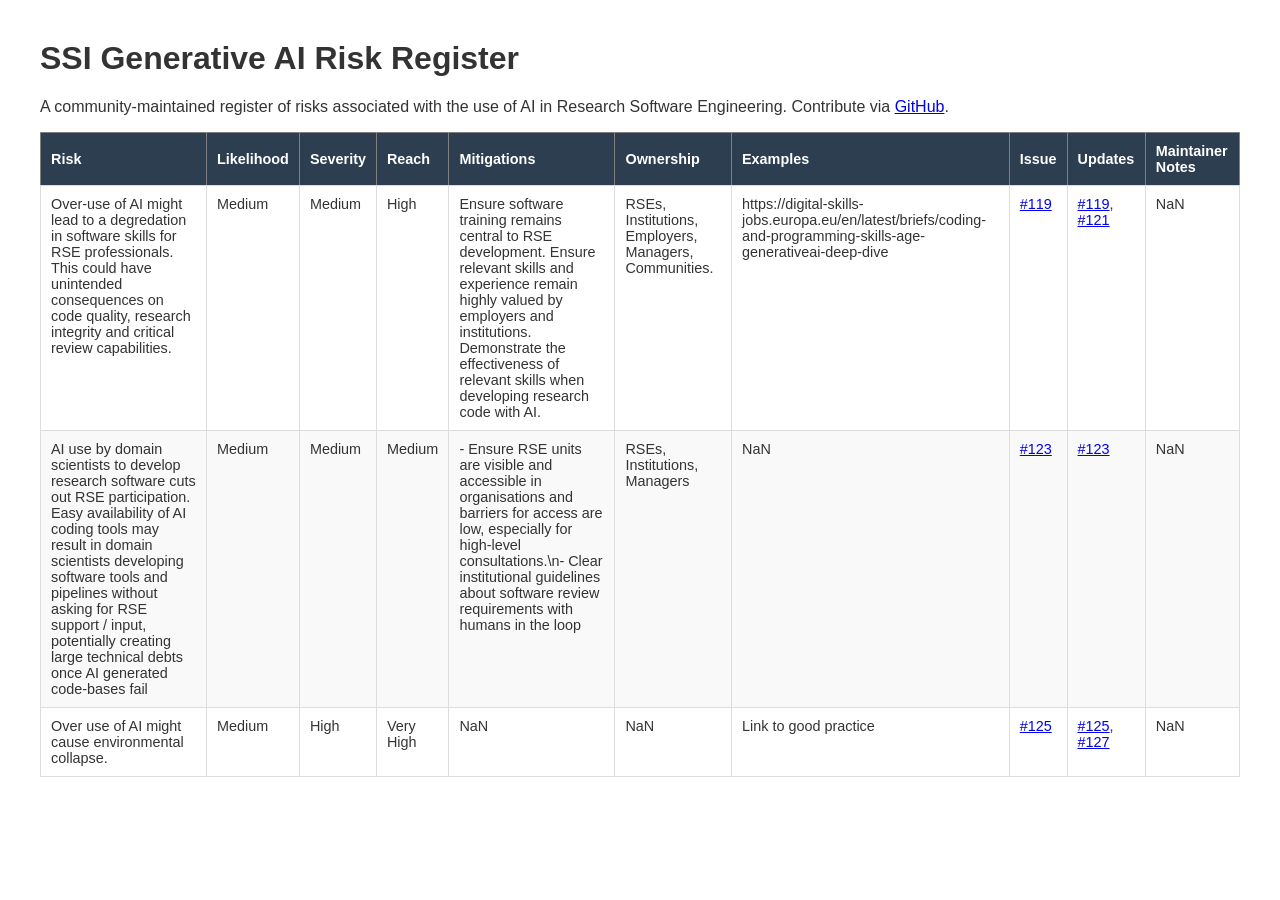
==== index.html @ cc4d2c2c "deploy: 9eb005dd3e280fa37efb405b9eb68baef59194df" ====
<!DOCTYPE html>
<html lang="en">
<head>
    <meta charset="UTF-8">
    <meta name="viewport" content="width=device-width, initial-scale=1.0">
    <title>SSI Generative AI Risk Register</title>
    <style>
        body {
            font-family: sans-serif;
            max-width: 1200px;
            margin: 40px auto;
            padding: 0 20px;
            color: #333;
        }
        table {
            width: 100%;
            border-collapse: collapse;
            font-size: 0.9em;
        }
        th {
            background-color: #2c3e50;
            color: white;
            padding: 10px;
            text-align: left;
        }
        td {
            padding: 10px;
            border: 1px solid #ddd;
            vertical-align: top;
            white-space: normal;
            word-wrap: break-word;
        }
        tr:nth-child(even) {
            background-color: #f9f9f9;
        }
        .high { color: #c0392b; font-weight: bold; }
        .medium { color: #e67e22; font-weight: bold; }
        .low { color: #27ae60; font-weight: bold; }
        .unknown { color: #7f8c8d; font-weight: bold; }
    </style>
</head>
<body>
    <h1>SSI Generative AI Risk Register</h1>
    <p>A community-maintained register of risks associated with the use of AI in Research Software Engineering.
    Contribute via <a href="https://github.com/jshng-glasgow/SSI-Responsible-AI-Risk-Register/">GitHub</a>.</p>
    <table border="1" class="dataframe risk-table">
  <thead>
    <tr style="text-align: right;">
      <th>Risk</th>
      <th>Likelihood</th>
      <th>Severity</th>
      <th>Reach</th>
      <th>Mitigations</th>
      <th>Ownership</th>
      <th>Examples</th>
      <th>Issue</th>
      <th>Updates</th>
      <th>Maintainer Notes</th>
    </tr>
  </thead>
  <tbody>
    <tr>
      <td>Over-use of AI might lead to a degredation in software skills for RSE professionals. This could have unintended consequences on code quality, research integrity and critical review capabilities.</td>
      <td>Medium</td>
      <td>Medium</td>
      <td>High</td>
      <td>Ensure software training remains central to RSE development. Ensure relevant skills and experience remain highly valued by employers and institutions. Demonstrate the effectiveness of relevant skills when developing research code with AI.</td>
      <td>RSEs, Institutions, Employers, Managers, Communities.</td>
      <td>https://digital-skills-jobs.europa.eu/en/latest/briefs/coding-and-programming-skills-age-generativeai-deep-dive</td>
      <td><a href="https://github.com/jshng-glasgow/SSI-Responsbile-AI-Risk-Register/issues/119" target="_blank">#119</a></td>
      <td><a href="https://github.com/jshng-glasgow/SSI-Responsbile-AI-Risk-Register/issues/119" target="_blank">#119</a>, <a href="https://github.com/jshng-glasgow/SSI-Responsbile-AI-Risk-Register/issues/121" target="_blank">#121</a></td>
      <td>NaN</td>
    </tr>
    <tr>
      <td>AI use by domain scientists to develop research software cuts out RSE participation. Easy availability of AI coding tools may result in domain scientists developing software tools and pipelines without asking for RSE support / input, potentially creating large technical debts once AI generated code-bases fail</td>
      <td>Medium</td>
      <td>Medium</td>
      <td>Medium</td>
      <td>- Ensure RSE units are visible and accessible in organisations and barriers for access are low, especially for high-level consultations.\n- Clear institutional guidelines about software review requirements with humans in the loop</td>
      <td>RSEs, Institutions, Managers</td>
      <td>NaN</td>
      <td><a href="https://github.com/jshng-glasgow/SSI-Responsbile-AI-Risk-Register/issues/123" target="_blank">#123</a></td>
      <td><a href="https://github.com/jshng-glasgow/SSI-Responsbile-AI-Risk-Register/issues/123" target="_blank">#123</a></td>
      <td>NaN</td>
    </tr>
    <tr>
      <td>Over use of AI might cause environmental collapse.</td>
      <td>Medium</td>
      <td>High</td>
      <td>Very High</td>
      <td>NaN</td>
      <td>NaN</td>
      <td>Link to good practice</td>
      <td><a href="https://github.com/jshng-glasgow/SSI-Responsbile-AI-Risk-Register/issues/125" target="_blank">#125</a></td>
      <td><a href="https://github.com/jshng-glasgow/SSI-Responsbile-AI-Risk-Register/issues/125" target="_blank">#125</a>, <a href="https://github.com/jshng-glasgow/SSI-Responsbile-AI-Risk-Register/issues/127" target="_blank">#127</a></td>
      <td>NaN</td>
    </tr>
  </tbody>
</table>
</body>
</html>
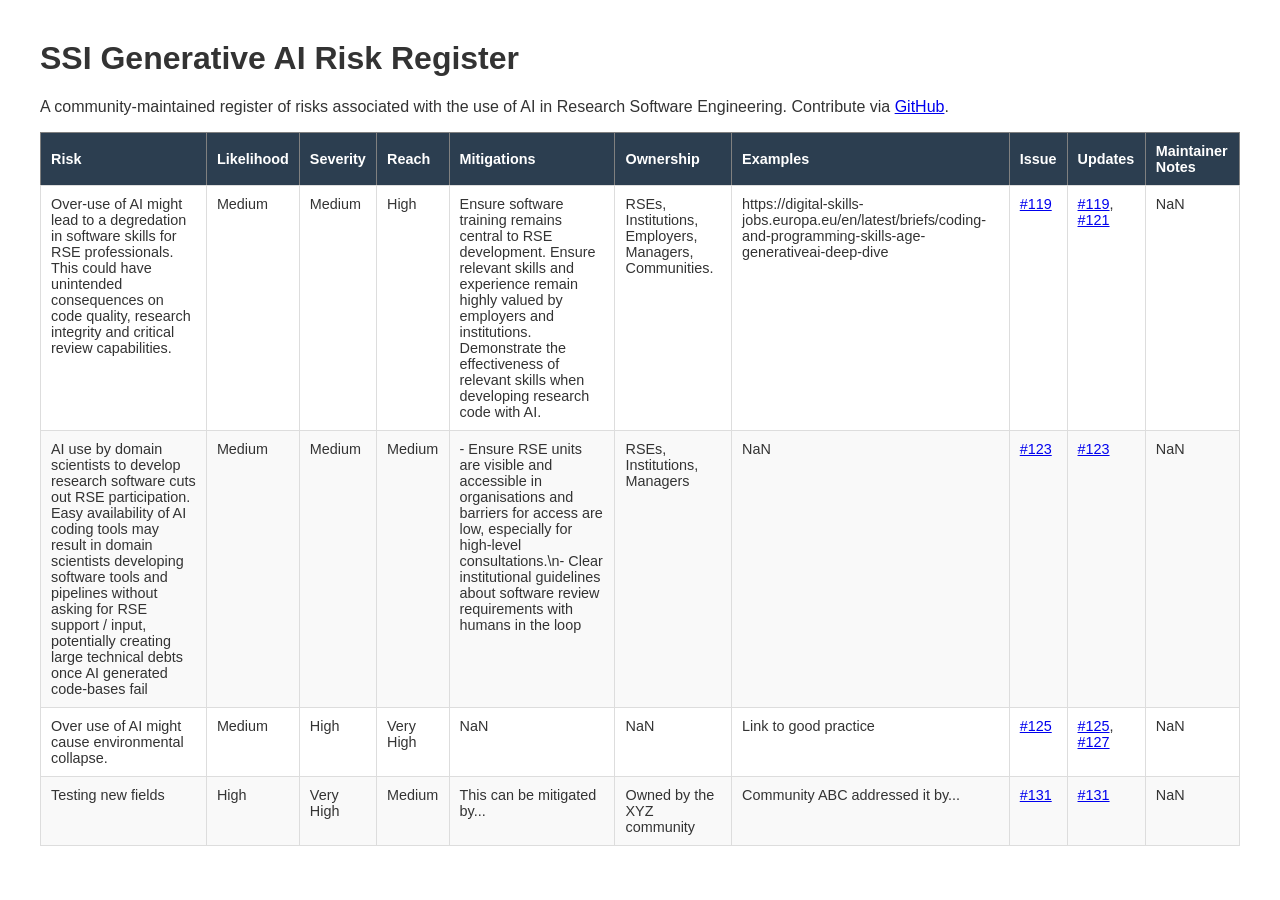
==== commit f553a762: "deploy: 6b9f836fddb78526eb958ec05d27426ee6a1b172" ====
--- a/index.html
+++ b/index.html
@@ -95,6 +95,18 @@
       <td><a href="https://github.com/jshng-glasgow/SSI-Responsbile-AI-Risk-Register/issues/125" target="_blank">#125</a>, <a href="https://github.com/jshng-glasgow/SSI-Responsbile-AI-Risk-Register/issues/127" target="_blank">#127</a></td>
       <td>NaN</td>
     </tr>
+    <tr>
+      <td>Testing new fields</td>
+      <td>High</td>
+      <td>Very High</td>
+      <td>Medium</td>
+      <td>This can be mitigated by...</td>
+      <td>Owned by the XYZ community</td>
+      <td>Community ABC addressed it by...</td>
+      <td><a href="https://github.com/jshng-glasgow/SSI-Responsbile-AI-Risk-Register/issues/131" target="_blank">#131</a></td>
+      <td><a href="https://github.com/jshng-glasgow/SSI-Responsbile-AI-Risk-Register/issues/131" target="_blank">#131</a></td>
+      <td>NaN</td>
+    </tr>
   </tbody>
 </table>
 </body>
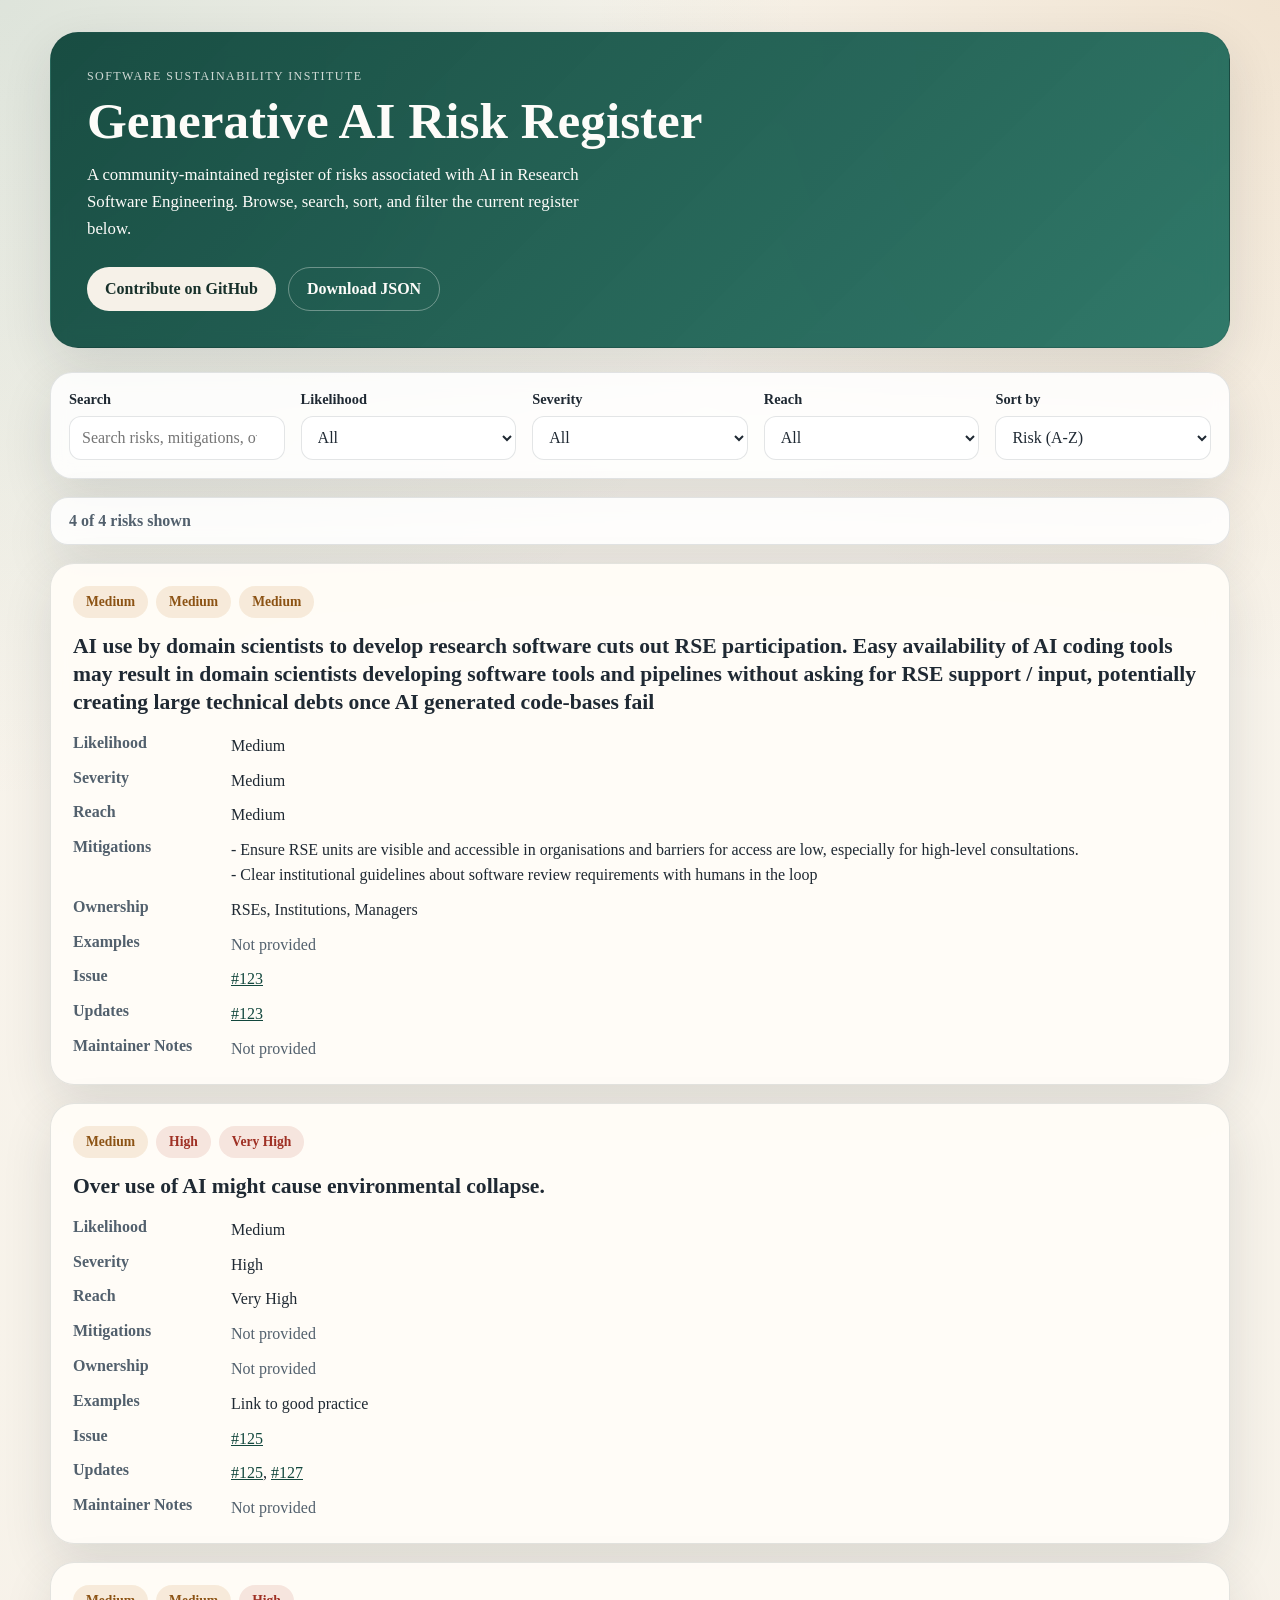
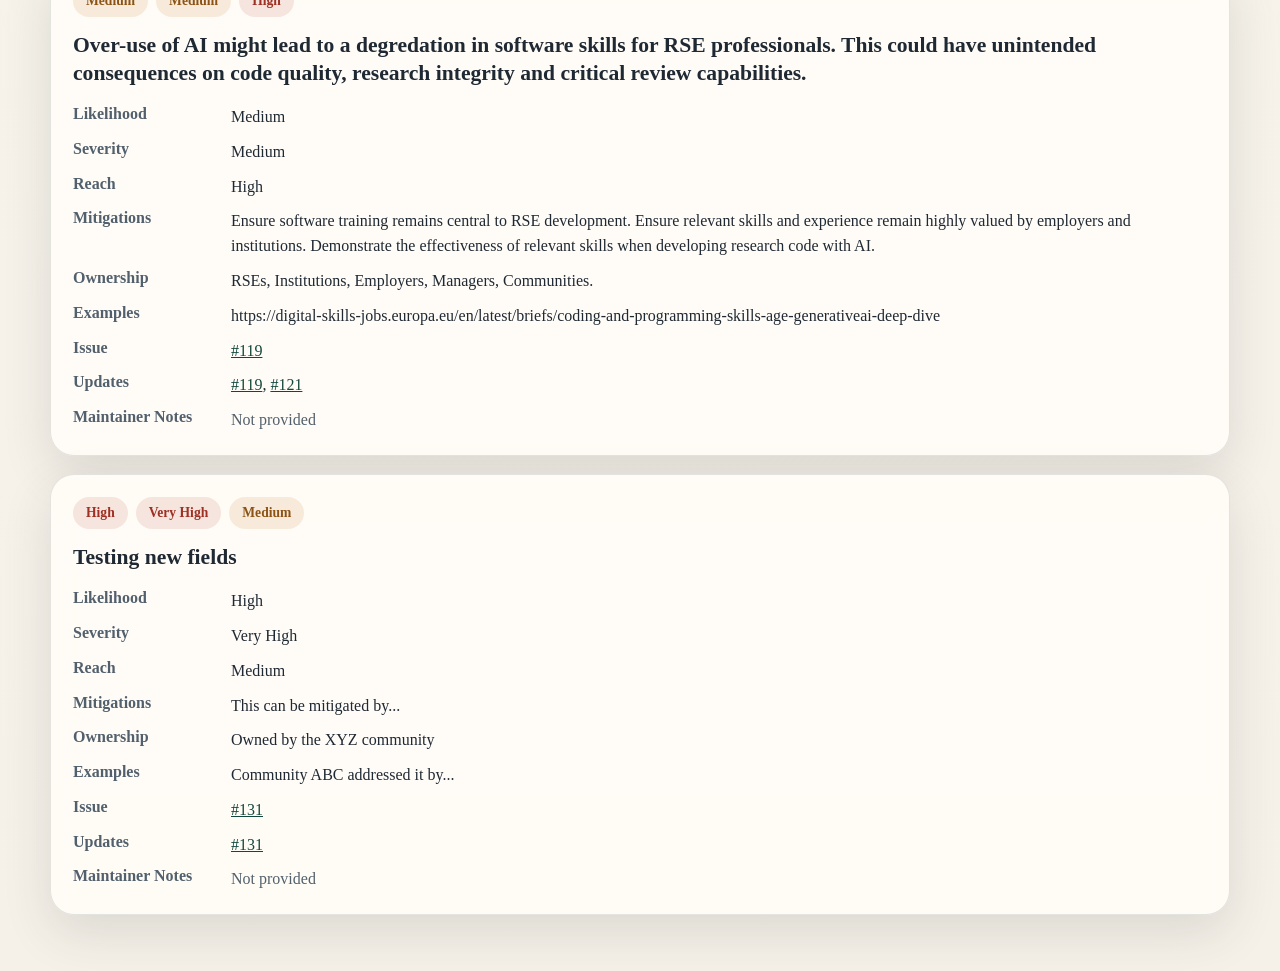
==== commit 7e99d8e6: "deploy: d358308c1e0c9c2bc61009212c5c95fa000f641e" ====
--- a/index.html
+++ b/index.html
@@ -4,110 +4,75 @@
     <meta charset="UTF-8">
     <meta name="viewport" content="width=device-width, initial-scale=1.0">
     <title>SSI Generative AI Risk Register</title>
-    <style>
-        body {
-            font-family: sans-serif;
-            max-width: 1200px;
-            margin: 40px auto;
-            padding: 0 20px;
-            color: #333;
-        }
-        table {
-            width: 100%;
-            border-collapse: collapse;
-            font-size: 0.9em;
-        }
-        th {
-            background-color: #2c3e50;
-            color: white;
-            padding: 10px;
-            text-align: left;
-        }
-        td {
-            padding: 10px;
-            border: 1px solid #ddd;
-            vertical-align: top;
-            white-space: normal;
-            word-wrap: break-word;
-        }
-        tr:nth-child(even) {
-            background-color: #f9f9f9;
-        }
-        .high { color: #c0392b; font-weight: bold; }
-        .medium { color: #e67e22; font-weight: bold; }
-        .low { color: #27ae60; font-weight: bold; }
-        .unknown { color: #7f8c8d; font-weight: bold; }
-    </style>
+    <link rel="stylesheet" href="./styles.css">
 </head>
 <body>
-    <h1>SSI Generative AI Risk Register</h1>
-    <p>A community-maintained register of risks associated with the use of AI in Research Software Engineering.
-    Contribute via <a href="https://github.com/jshng-glasgow/SSI-Responsible-AI-Risk-Register/">GitHub</a>.</p>
-    <table border="1" class="dataframe risk-table">
-  <thead>
-    <tr style="text-align: right;">
-      <th>Risk</th>
-      <th>Likelihood</th>
-      <th>Severity</th>
-      <th>Reach</th>
-      <th>Mitigations</th>
-      <th>Ownership</th>
-      <th>Examples</th>
-      <th>Issue</th>
-      <th>Updates</th>
-      <th>Maintainer Notes</th>
-    </tr>
-  </thead>
-  <tbody>
-    <tr>
-      <td>Over-use of AI might lead to a degredation in software skills for RSE professionals. This could have unintended consequences on code quality, research integrity and critical review capabilities.</td>
-      <td>Medium</td>
-      <td>Medium</td>
-      <td>High</td>
-      <td>Ensure software training remains central to RSE development. Ensure relevant skills and experience remain highly valued by employers and institutions. Demonstrate the effectiveness of relevant skills when developing research code with AI.</td>
-      <td>RSEs, Institutions, Employers, Managers, Communities.</td>
-      <td>https://digital-skills-jobs.europa.eu/en/latest/briefs/coding-and-programming-skills-age-generativeai-deep-dive</td>
-      <td><a href="https://github.com/jshng-glasgow/SSI-Responsbile-AI-Risk-Register/issues/119" target="_blank">#119</a></td>
-      <td><a href="https://github.com/jshng-glasgow/SSI-Responsbile-AI-Risk-Register/issues/119" target="_blank">#119</a>, <a href="https://github.com/jshng-glasgow/SSI-Responsbile-AI-Risk-Register/issues/121" target="_blank">#121</a></td>
-      <td>NaN</td>
-    </tr>
-    <tr>
-      <td>AI use by domain scientists to develop research software cuts out RSE participation. Easy availability of AI coding tools may result in domain scientists developing software tools and pipelines without asking for RSE support / input, potentially creating large technical debts once AI generated code-bases fail</td>
-      <td>Medium</td>
-      <td>Medium</td>
-      <td>Medium</td>
-      <td>- Ensure RSE units are visible and accessible in organisations and barriers for access are low, especially for high-level consultations.\n- Clear institutional guidelines about software review requirements with humans in the loop</td>
-      <td>RSEs, Institutions, Managers</td>
-      <td>NaN</td>
-      <td><a href="https://github.com/jshng-glasgow/SSI-Responsbile-AI-Risk-Register/issues/123" target="_blank">#123</a></td>
-      <td><a href="https://github.com/jshng-glasgow/SSI-Responsbile-AI-Risk-Register/issues/123" target="_blank">#123</a></td>
-      <td>NaN</td>
-    </tr>
-    <tr>
-      <td>Over use of AI might cause environmental collapse.</td>
-      <td>Medium</td>
-      <td>High</td>
-      <td>Very High</td>
-      <td>NaN</td>
-      <td>NaN</td>
-      <td>Link to good practice</td>
-      <td><a href="https://github.com/jshng-glasgow/SSI-Responsbile-AI-Risk-Register/issues/125" target="_blank">#125</a></td>
-      <td><a href="https://github.com/jshng-glasgow/SSI-Responsbile-AI-Risk-Register/issues/125" target="_blank">#125</a>, <a href="https://github.com/jshng-glasgow/SSI-Responsbile-AI-Risk-Register/issues/127" target="_blank">#127</a></td>
-      <td>NaN</td>
-    </tr>
-    <tr>
-      <td>Testing new fields</td>
-      <td>High</td>
-      <td>Very High</td>
-      <td>Medium</td>
-      <td>This can be mitigated by...</td>
-      <td>Owned by the XYZ community</td>
-      <td>Community ABC addressed it by...</td>
-      <td><a href="https://github.com/jshng-glasgow/SSI-Responsbile-AI-Risk-Register/issues/131" target="_blank">#131</a></td>
-      <td><a href="https://github.com/jshng-glasgow/SSI-Responsbile-AI-Risk-Register/issues/131" target="_blank">#131</a></td>
-      <td>NaN</td>
-    </tr>
-  </tbody>
-</table>
+    <main class="page-shell">
+        <section class="hero">
+            <p class="eyebrow">Software Sustainability Institute</p>
+            <h1>Generative AI Risk Register</h1>
+            <p class="intro">
+                A community-maintained register of risks associated with AI in Research Software Engineering.
+                Browse, search, sort, and filter the current register below.
+            </p>
+            <div class="hero-actions">
+                <a class="button button-primary" href="https://github.com/jshng-glasgow/SSI-Responsible-AI-Risk-Register/" target="_blank" rel="noreferrer">Contribute on GitHub</a>
+                <a class="button button-secondary" href="./risks.json" target="_blank" rel="noreferrer">Download JSON</a>
+            </div>
+        </section>
+
+        <section class="controls-panel" aria-label="Register controls">
+            <div class="control">
+                <label for="search-input">Search</label>
+                <input id="search-input" type="search" placeholder="Search risks, mitigations, ownership, examples..." />
+            </div>
+            <div class="control">
+                <label for="likelihood-filter">Likelihood</label>
+                <select id="likelihood-filter">
+                    <option value="">All</option>
+                </select>
+            </div>
+            <div class="control">
+                <label for="severity-filter">Severity</label>
+                <select id="severity-filter">
+                    <option value="">All</option>
+                </select>
+            </div>
+            <div class="control">
+                <label for="reach-filter">Reach</label>
+                <select id="reach-filter">
+                    <option value="">All</option>
+                </select>
+            </div>
+            <div class="control">
+                <label for="sort-select">Sort by</label>
+                <select id="sort-select">
+                    <option value="risk-asc">Risk (A-Z)</option>
+                    <option value="likelihood-desc">Likelihood (highest first)</option>
+                    <option value="severity-desc">Severity (highest first)</option>
+                    <option value="reach-desc">Reach (highest first)</option>
+                    <option value="issue-desc">Most recent issue</option>
+                </select>
+            </div>
+        </section>
+
+        <section class="results-bar" aria-live="polite">
+            <p id="results-summary">Loading register...</p>
+        </section>
+
+        <section id="register-root" class="register-root" aria-live="polite"></section>
+    </main>
+
+    <template id="risk-card-template">
+        <article class="risk-card">
+            <div class="card-header">
+                <div class="card-meta"></div>
+                <h2 class="card-title"></h2>
+            </div>
+            <dl class="card-grid"></dl>
+        </article>
+    </template>
+
+    <script src="./app.js"></script>
 </body>
-</html>+</html>
--- a/styles.css
+++ b/styles.css
@@ -0,0 +1,275 @@
+:root {
+  --page-bg: #f6f1e8;
+  --panel-bg: rgba(255, 255, 255, 0.85);
+  --card-bg: rgba(255, 252, 247, 0.96);
+  --text-main: #1f2933;
+  --text-soft: #52606d;
+  --border: rgba(31, 41, 51, 0.12);
+  --accent: #1f6f5f;
+  --accent-strong: #12473d;
+  --shadow: 0 18px 50px rgba(31, 41, 51, 0.12);
+}
+
+* {
+  box-sizing: border-box;
+}
+
+body {
+  margin: 0;
+  font-family: Georgia, "Times New Roman", serif;
+  color: var(--text-main);
+  background:
+    radial-gradient(circle at top left, rgba(31, 111, 95, 0.12), transparent 28%),
+    radial-gradient(circle at top right, rgba(196, 127, 46, 0.14), transparent 24%),
+    linear-gradient(180deg, #f8f4ec 0%, var(--page-bg) 100%);
+}
+
+a {
+  color: var(--accent-strong);
+}
+
+.page-shell {
+  width: min(1180px, calc(100% - 32px));
+  margin: 0 auto;
+  padding: 32px 0 56px;
+}
+
+.hero,
+.controls-panel,
+.results-bar,
+.risk-card {
+  backdrop-filter: blur(10px);
+  box-shadow: var(--shadow);
+  border: 1px solid var(--border);
+}
+
+.hero {
+  background: linear-gradient(135deg, rgba(18, 71, 61, 0.97), rgba(31, 111, 95, 0.92));
+  color: #fdfcf9;
+  border-radius: 28px;
+  padding: 36px;
+}
+
+.eyebrow {
+  margin: 0 0 12px;
+  text-transform: uppercase;
+  letter-spacing: 0.12em;
+  font-size: 0.75rem;
+  opacity: 0.8;
+}
+
+.hero h1 {
+  margin: 0;
+  font-size: clamp(2.2rem, 4vw, 4rem);
+  line-height: 0.96;
+}
+
+.intro {
+  max-width: 60ch;
+  font-size: 1.05rem;
+  line-height: 1.6;
+}
+
+.hero-actions {
+  display: flex;
+  flex-wrap: wrap;
+  gap: 12px;
+  margin-top: 24px;
+}
+
+.button {
+  display: inline-flex;
+  align-items: center;
+  justify-content: center;
+  min-height: 44px;
+  padding: 0 18px;
+  border-radius: 999px;
+  text-decoration: none;
+  font-weight: 700;
+}
+
+.button-primary {
+  background: #f6f1e8;
+  color: #17302a;
+}
+
+.button-secondary {
+  background: transparent;
+  color: #fdfcf9;
+  border: 1px solid rgba(253, 252, 249, 0.35);
+}
+
+.controls-panel {
+  display: grid;
+  grid-template-columns: repeat(5, minmax(0, 1fr));
+  gap: 16px;
+  margin-top: 24px;
+  padding: 18px;
+  border-radius: 22px;
+  background: var(--panel-bg);
+}
+
+.control {
+  display: flex;
+  flex-direction: column;
+  gap: 8px;
+}
+
+.control label {
+  font-size: 0.9rem;
+  font-weight: 700;
+}
+
+.control input,
+.control select {
+  width: 100%;
+  min-height: 44px;
+  padding: 10px 12px;
+  border-radius: 12px;
+  border: 1px solid var(--border);
+  background: rgba(255, 255, 255, 0.92);
+  color: var(--text-main);
+  font: inherit;
+}
+
+.results-bar {
+  margin-top: 18px;
+  padding: 14px 18px;
+  border-radius: 18px;
+  background: var(--panel-bg);
+}
+
+.results-bar p {
+  margin: 0;
+  color: var(--text-soft);
+  font-weight: 700;
+}
+
+.register-root {
+  display: grid;
+  gap: 18px;
+  margin-top: 18px;
+}
+
+.risk-card {
+  border-radius: 24px;
+  padding: 22px;
+  background: var(--card-bg);
+}
+
+.card-header {
+  display: grid;
+  gap: 14px;
+}
+
+.card-meta {
+  display: flex;
+  flex-wrap: wrap;
+  gap: 8px;
+}
+
+.card-title {
+  margin: 0;
+  font-size: 1.35rem;
+  line-height: 1.3;
+}
+
+.card-grid {
+  display: grid;
+  grid-template-columns: minmax(110px, 140px) 1fr;
+  gap: 10px 18px;
+  margin: 18px 0 0;
+}
+
+.card-grid dt {
+  font-weight: 700;
+  color: var(--text-soft);
+}
+
+.card-grid dd {
+  margin: 0;
+  line-height: 1.55;
+}
+
+.badge {
+  display: inline-flex;
+  align-items: center;
+  min-height: 32px;
+  padding: 0 12px;
+  border-radius: 999px;
+  font-size: 0.85rem;
+  font-weight: 700;
+  border: 1px solid transparent;
+}
+
+.tone-very-low,
+.tone-low {
+  background: rgba(46, 125, 50, 0.12);
+  color: #256029;
+}
+
+.tone-medium {
+  background: rgba(194, 127, 46, 0.14);
+  color: #8c5314;
+}
+
+.tone-high,
+.tone-very-high {
+  background: rgba(176, 58, 46, 0.12);
+  color: #9f3024;
+}
+
+.tone-unknown {
+  background: rgba(82, 96, 109, 0.12);
+  color: #52606d;
+}
+
+.muted,
+.empty-state {
+  color: var(--text-soft);
+}
+
+.empty-state {
+  margin: 0;
+  padding: 18px;
+  border-radius: 18px;
+  background: var(--panel-bg);
+  border: 1px dashed var(--border);
+}
+
+@media (max-width: 960px) {
+  .controls-panel {
+    grid-template-columns: repeat(2, minmax(0, 1fr));
+  }
+}
+
+@media (max-width: 680px) {
+  .page-shell {
+    width: min(100% - 20px, 1180px);
+    padding-top: 20px;
+  }
+
+  .hero,
+  .controls-panel,
+  .results-bar,
+  .risk-card {
+    border-radius: 18px;
+  }
+
+  .hero {
+    padding: 24px 20px;
+  }
+
+  .controls-panel {
+    grid-template-columns: 1fr;
+  }
+
+  .card-grid {
+    grid-template-columns: 1fr;
+    gap: 6px;
+  }
+
+  .card-grid dt {
+    margin-top: 10px;
+  }
+}
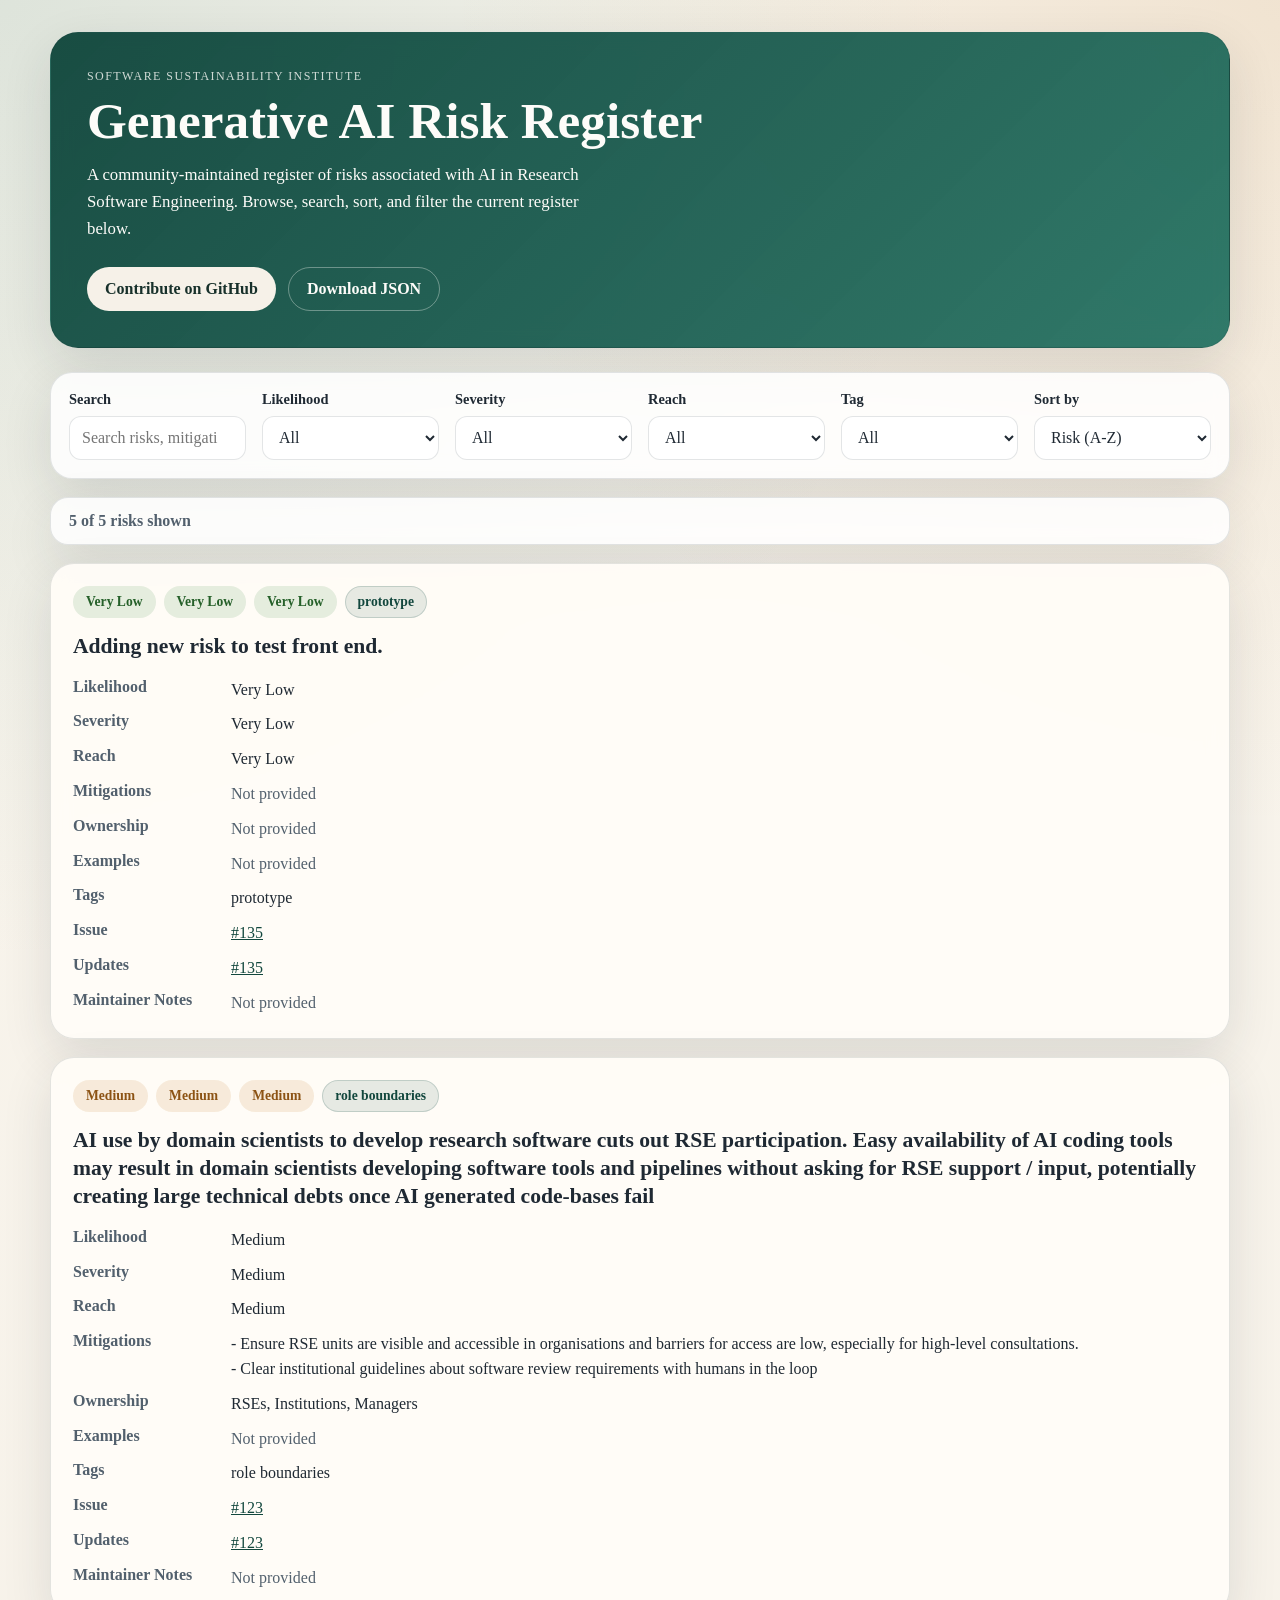
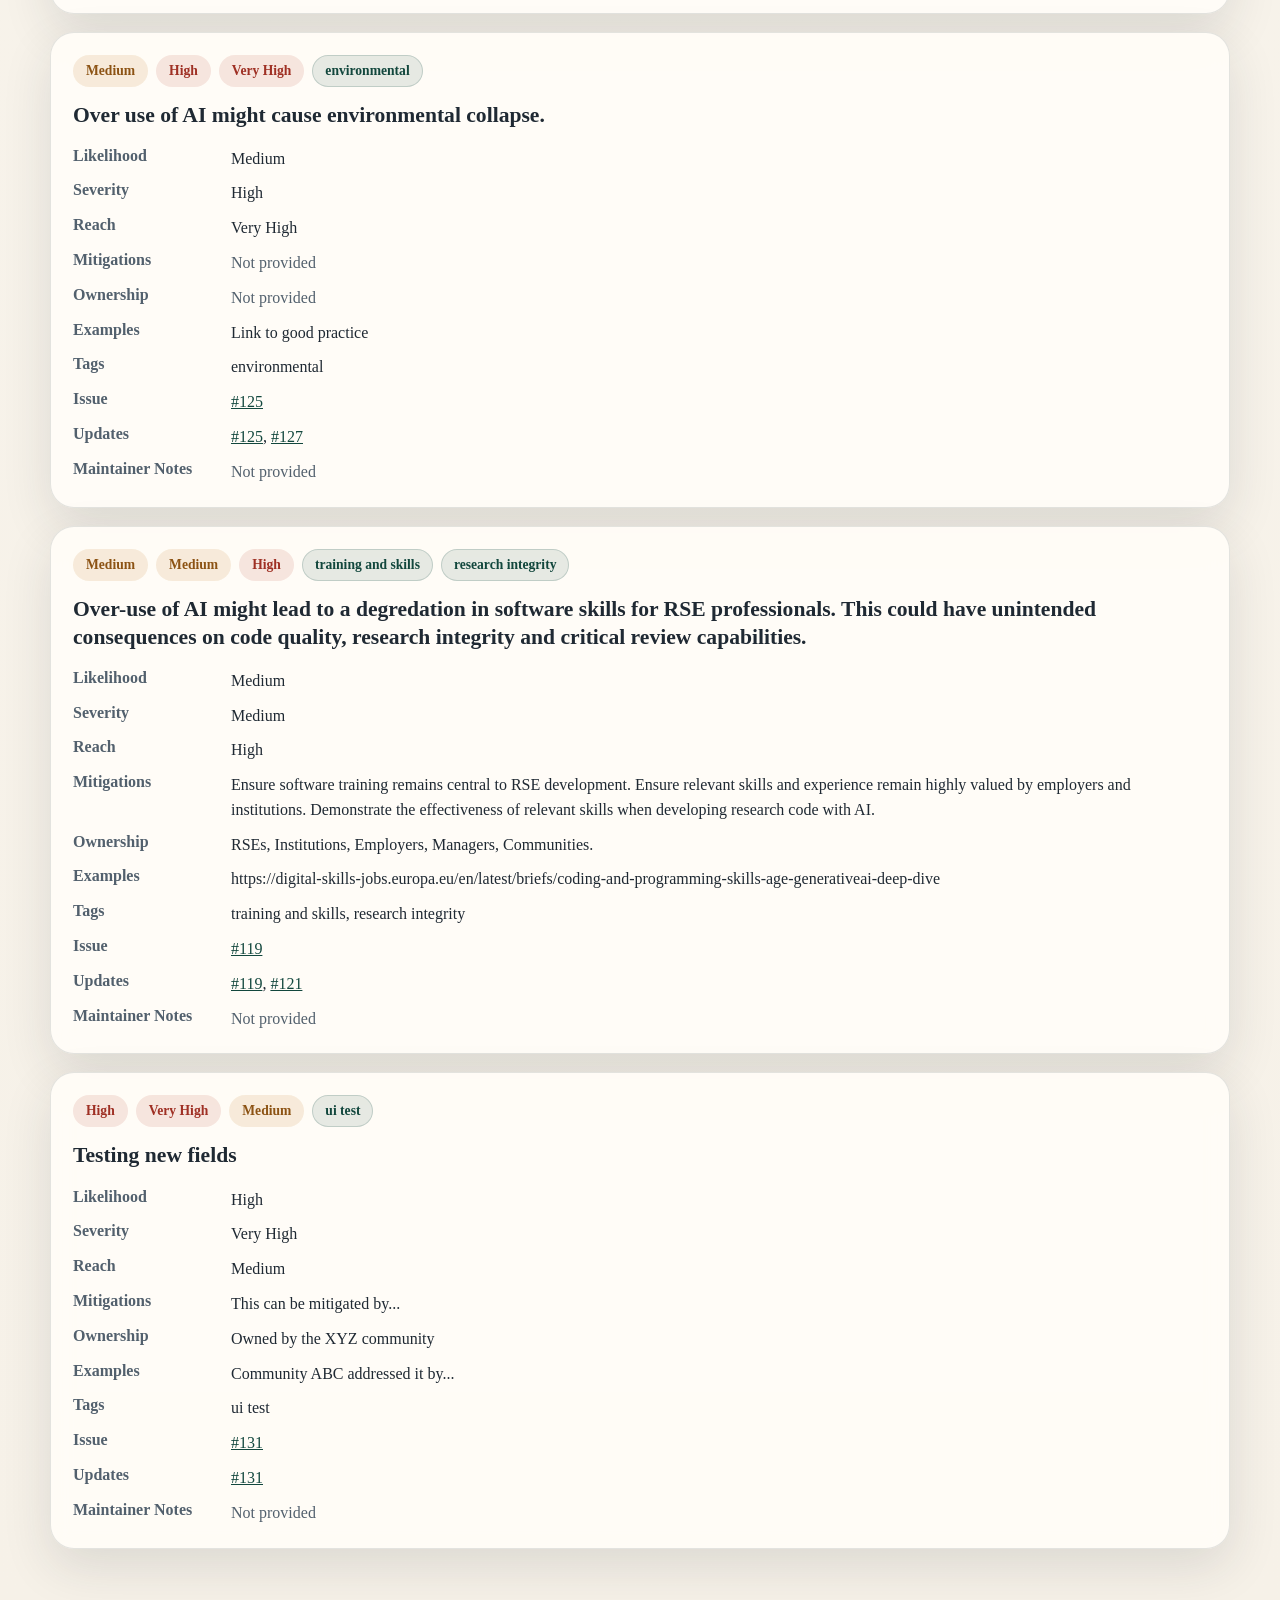
==== commit 3c8703d9: "deploy: ee2cb4ccf5927f7fa0f5246ccddf05e1769519c1" ====
--- a/index.html
+++ b/index.html
@@ -45,6 +45,12 @@
                 </select>
             </div>
             <div class="control">
+                <label for="tag-filter">Tag</label>
+                <select id="tag-filter">
+                    <option value="">All</option>
+                </select>
+            </div>
+            <div class="control">
                 <label for="sort-select">Sort by</label>
                 <select id="sort-select">
                     <option value="risk-asc">Risk (A-Z)</option>
--- a/styles.css
+++ b/styles.css
@@ -101,7 +101,7 @@
 
 .controls-panel {
   display: grid;
-  grid-template-columns: repeat(5, minmax(0, 1fr));
+  grid-template-columns: repeat(6, minmax(0, 1fr));
   gap: 16px;
   margin-top: 24px;
   padding: 18px;
@@ -224,6 +224,12 @@
   color: #52606d;
 }
 
+.tone-tag {
+  background: rgba(18, 71, 61, 0.1);
+  color: #12473d;
+  border-color: rgba(18, 71, 61, 0.18);
+}
+
 .muted,
 .empty-state {
   color: var(--text-soft);
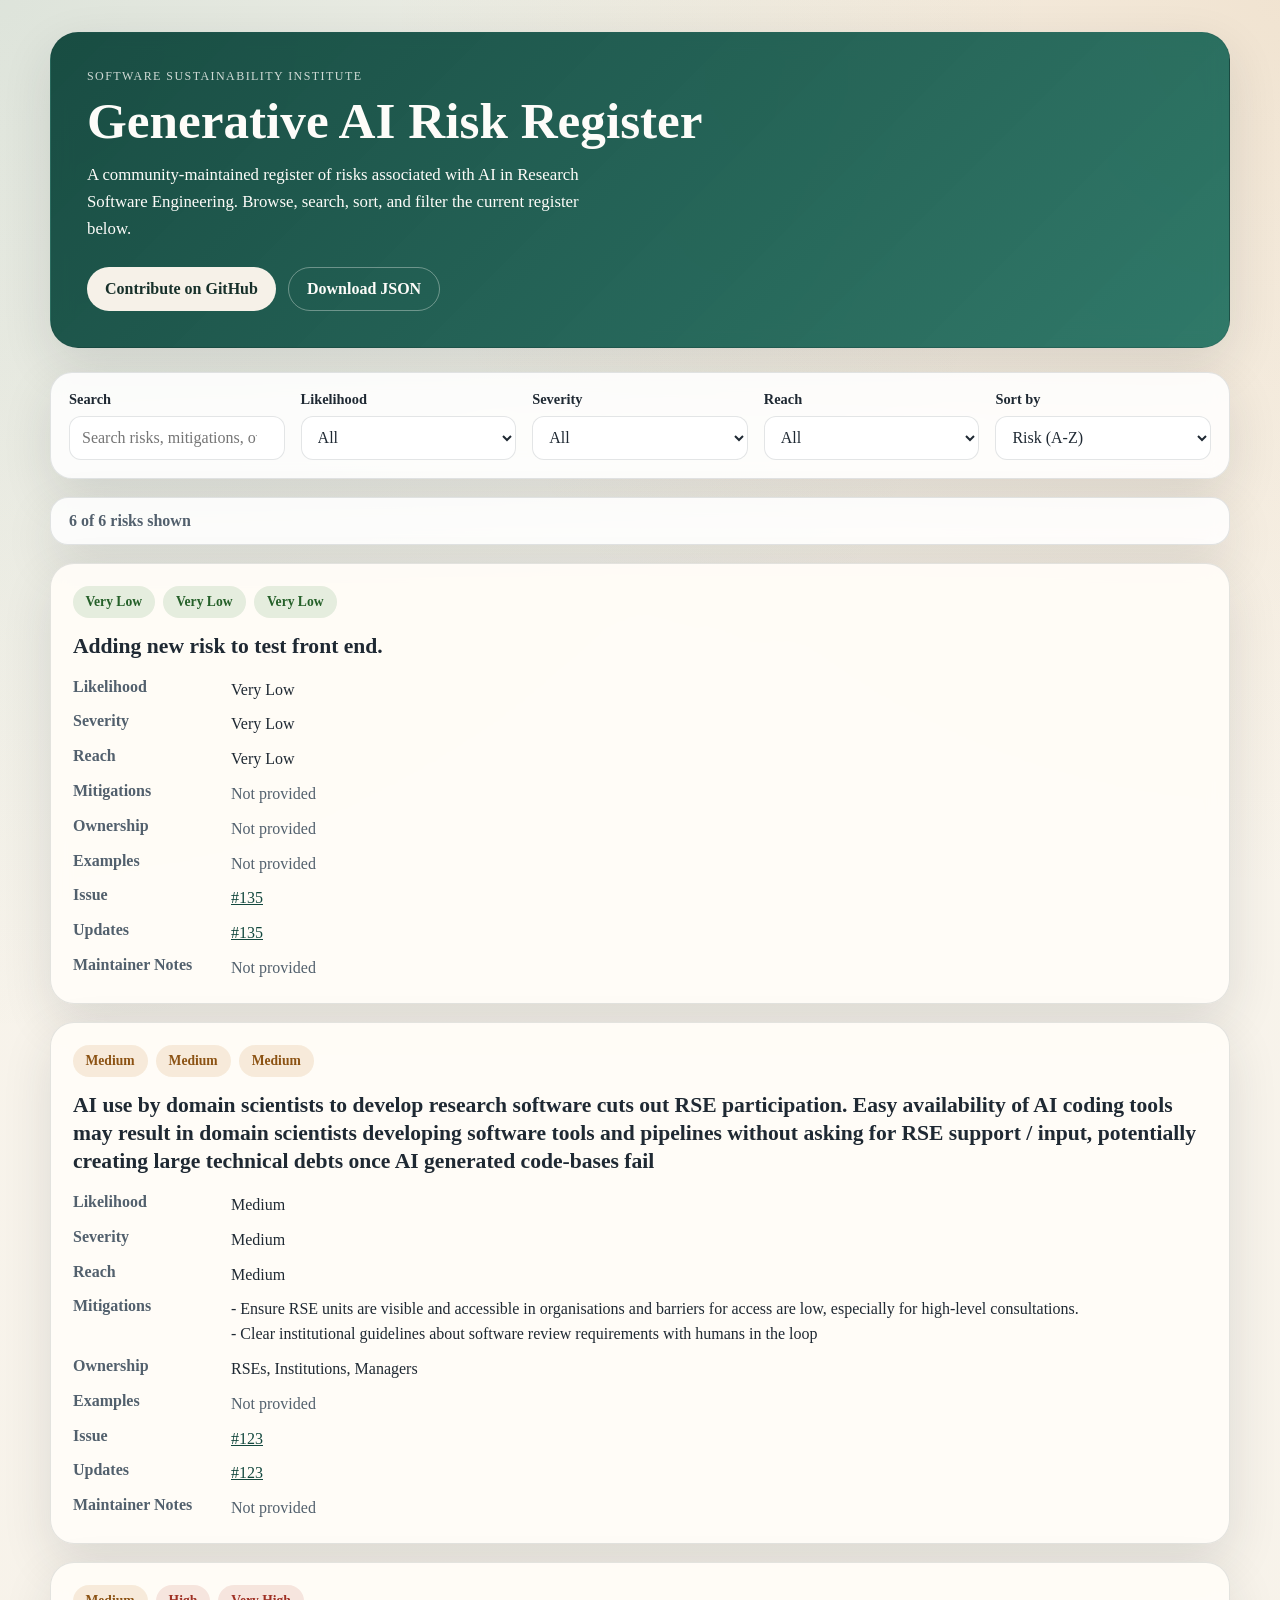
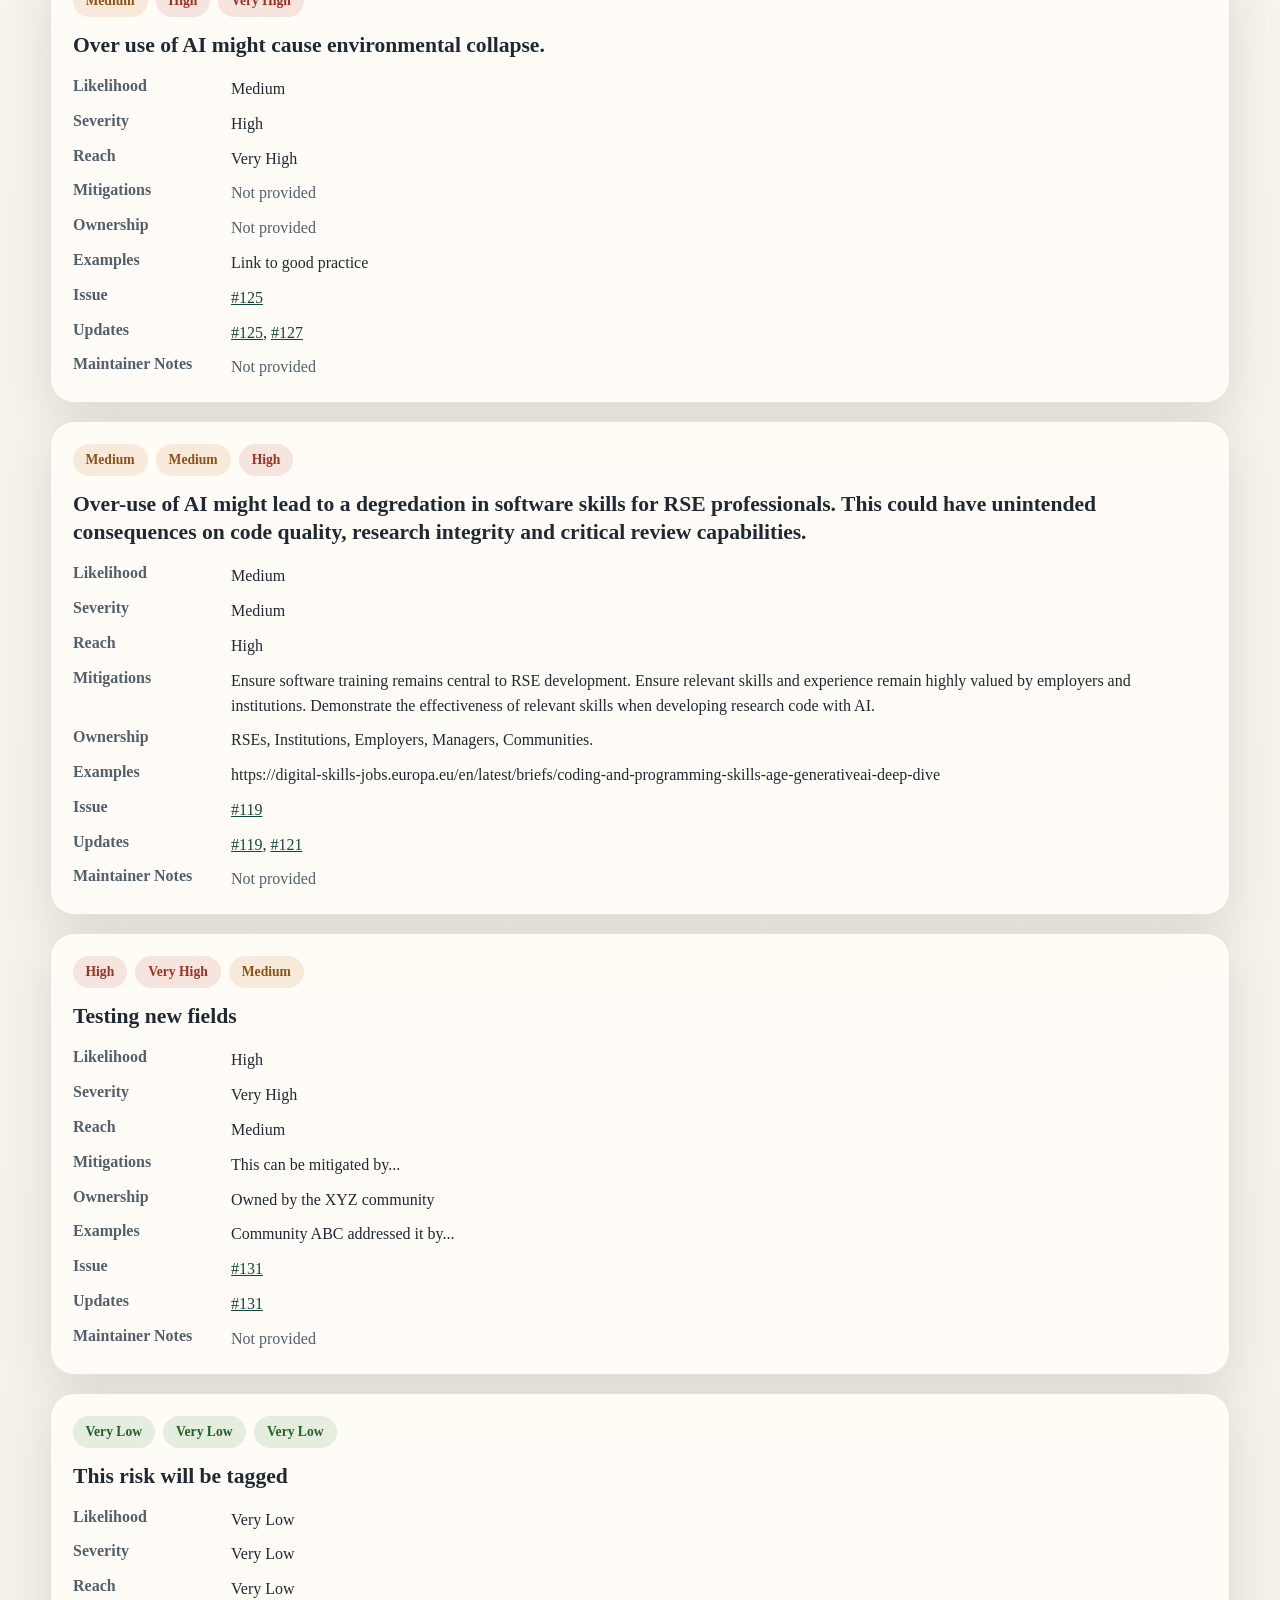
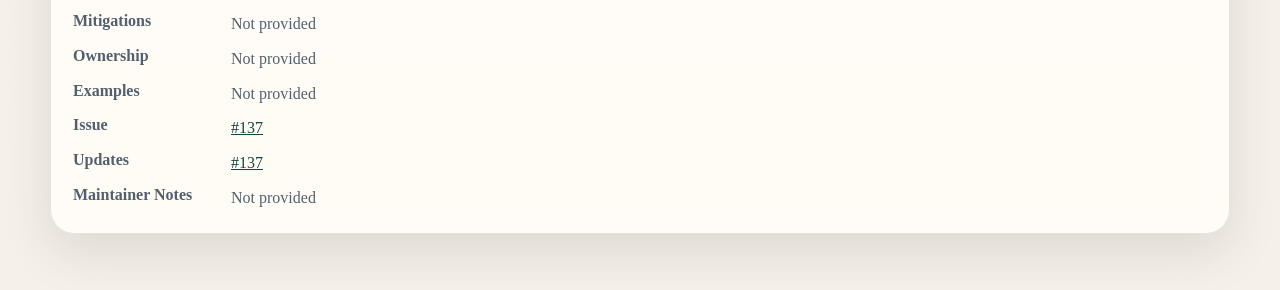
==== commit 5f06d349: "deploy: 6429cf9567ab2975d32ae7292abaae4cf520afa7" ====
--- a/index.html
+++ b/index.html
@@ -45,12 +45,6 @@
                 </select>
             </div>
             <div class="control">
-                <label for="tag-filter">Tag</label>
-                <select id="tag-filter">
-                    <option value="">All</option>
-                </select>
-            </div>
-            <div class="control">
                 <label for="sort-select">Sort by</label>
                 <select id="sort-select">
                     <option value="risk-asc">Risk (A-Z)</option>
--- a/styles.css
+++ b/styles.css
@@ -101,7 +101,7 @@
 
 .controls-panel {
   display: grid;
-  grid-template-columns: repeat(6, minmax(0, 1fr));
+  grid-template-columns: repeat(5, minmax(0, 1fr));
   gap: 16px;
   margin-top: 24px;
   padding: 18px;
@@ -224,12 +224,6 @@
   color: #52606d;
 }
 
-.tone-tag {
-  background: rgba(18, 71, 61, 0.1);
-  color: #12473d;
-  border-color: rgba(18, 71, 61, 0.18);
-}
-
 .muted,
 .empty-state {
   color: var(--text-soft);
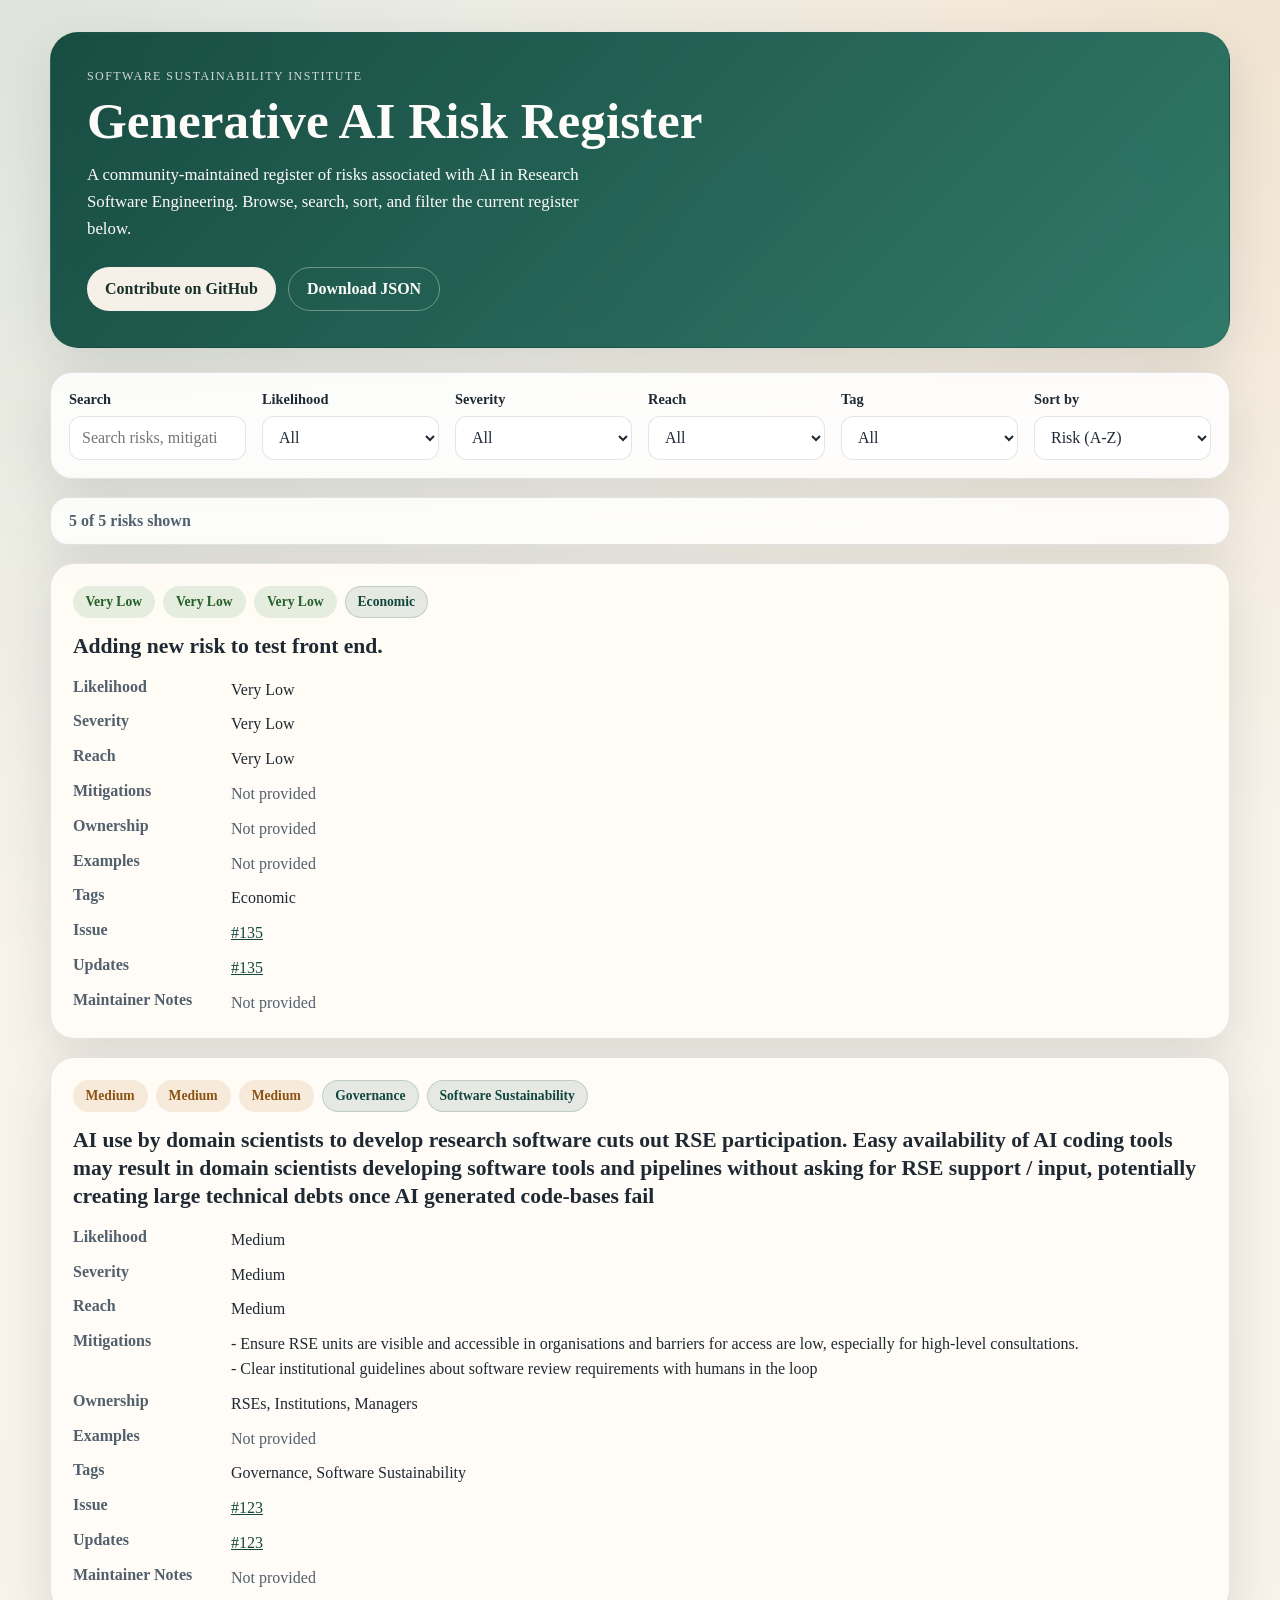
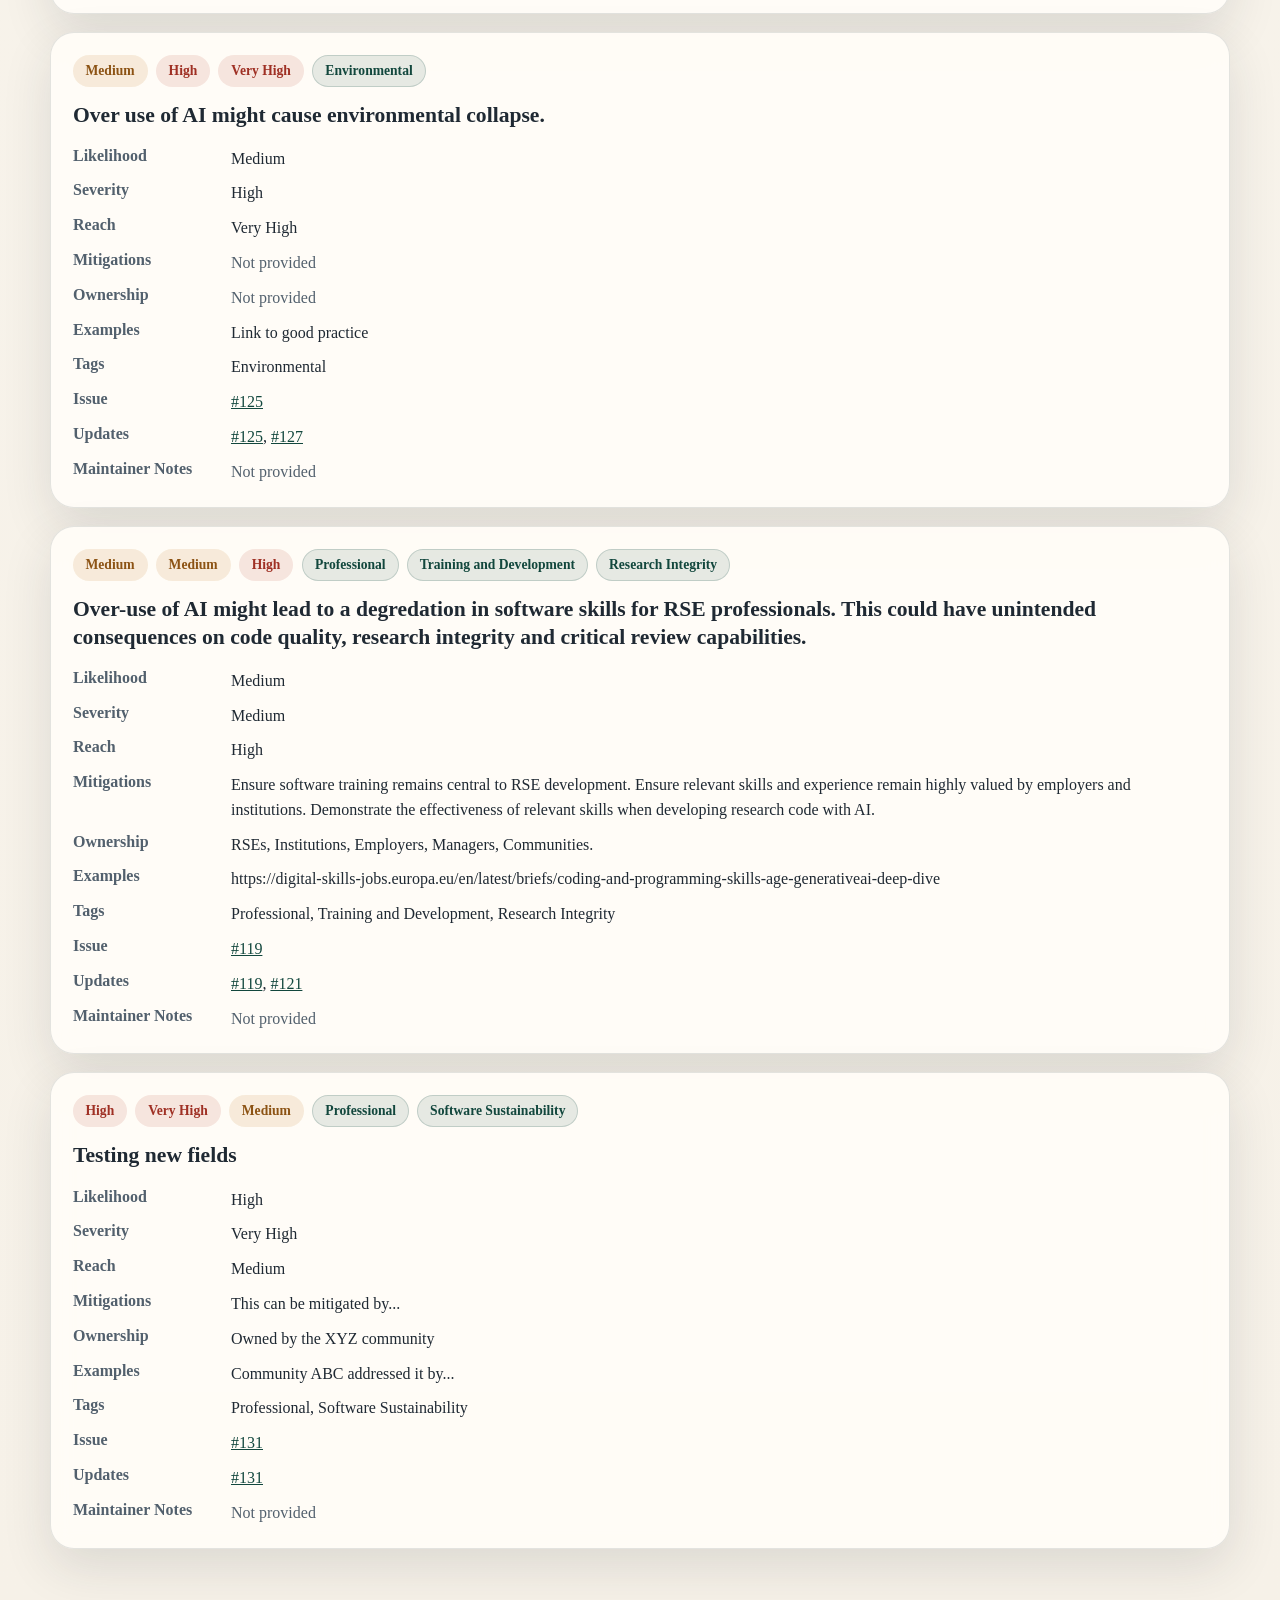
==== commit 52458736: "deploy: 67fd61aa7ee5beb8c9e6ee40a160115edcb45099" ====
--- a/index.html
+++ b/index.html
@@ -45,6 +45,12 @@
                 </select>
             </div>
             <div class="control">
+                <label for="tag-filter">Tag</label>
+                <select id="tag-filter">
+                    <option value="">All</option>
+                </select>
+            </div>
+            <div class="control">
                 <label for="sort-select">Sort by</label>
                 <select id="sort-select">
                     <option value="risk-asc">Risk (A-Z)</option>
--- a/styles.css
+++ b/styles.css
@@ -101,7 +101,7 @@
 
 .controls-panel {
   display: grid;
-  grid-template-columns: repeat(5, minmax(0, 1fr));
+  grid-template-columns: repeat(6, minmax(0, 1fr));
   gap: 16px;
   margin-top: 24px;
   padding: 18px;
@@ -224,6 +224,12 @@
   color: #52606d;
 }
 
+.tone-tag {
+  background: rgba(18, 71, 61, 0.1);
+  color: #12473d;
+  border-color: rgba(18, 71, 61, 0.18);
+}
+
 .muted,
 .empty-state {
   color: var(--text-soft);
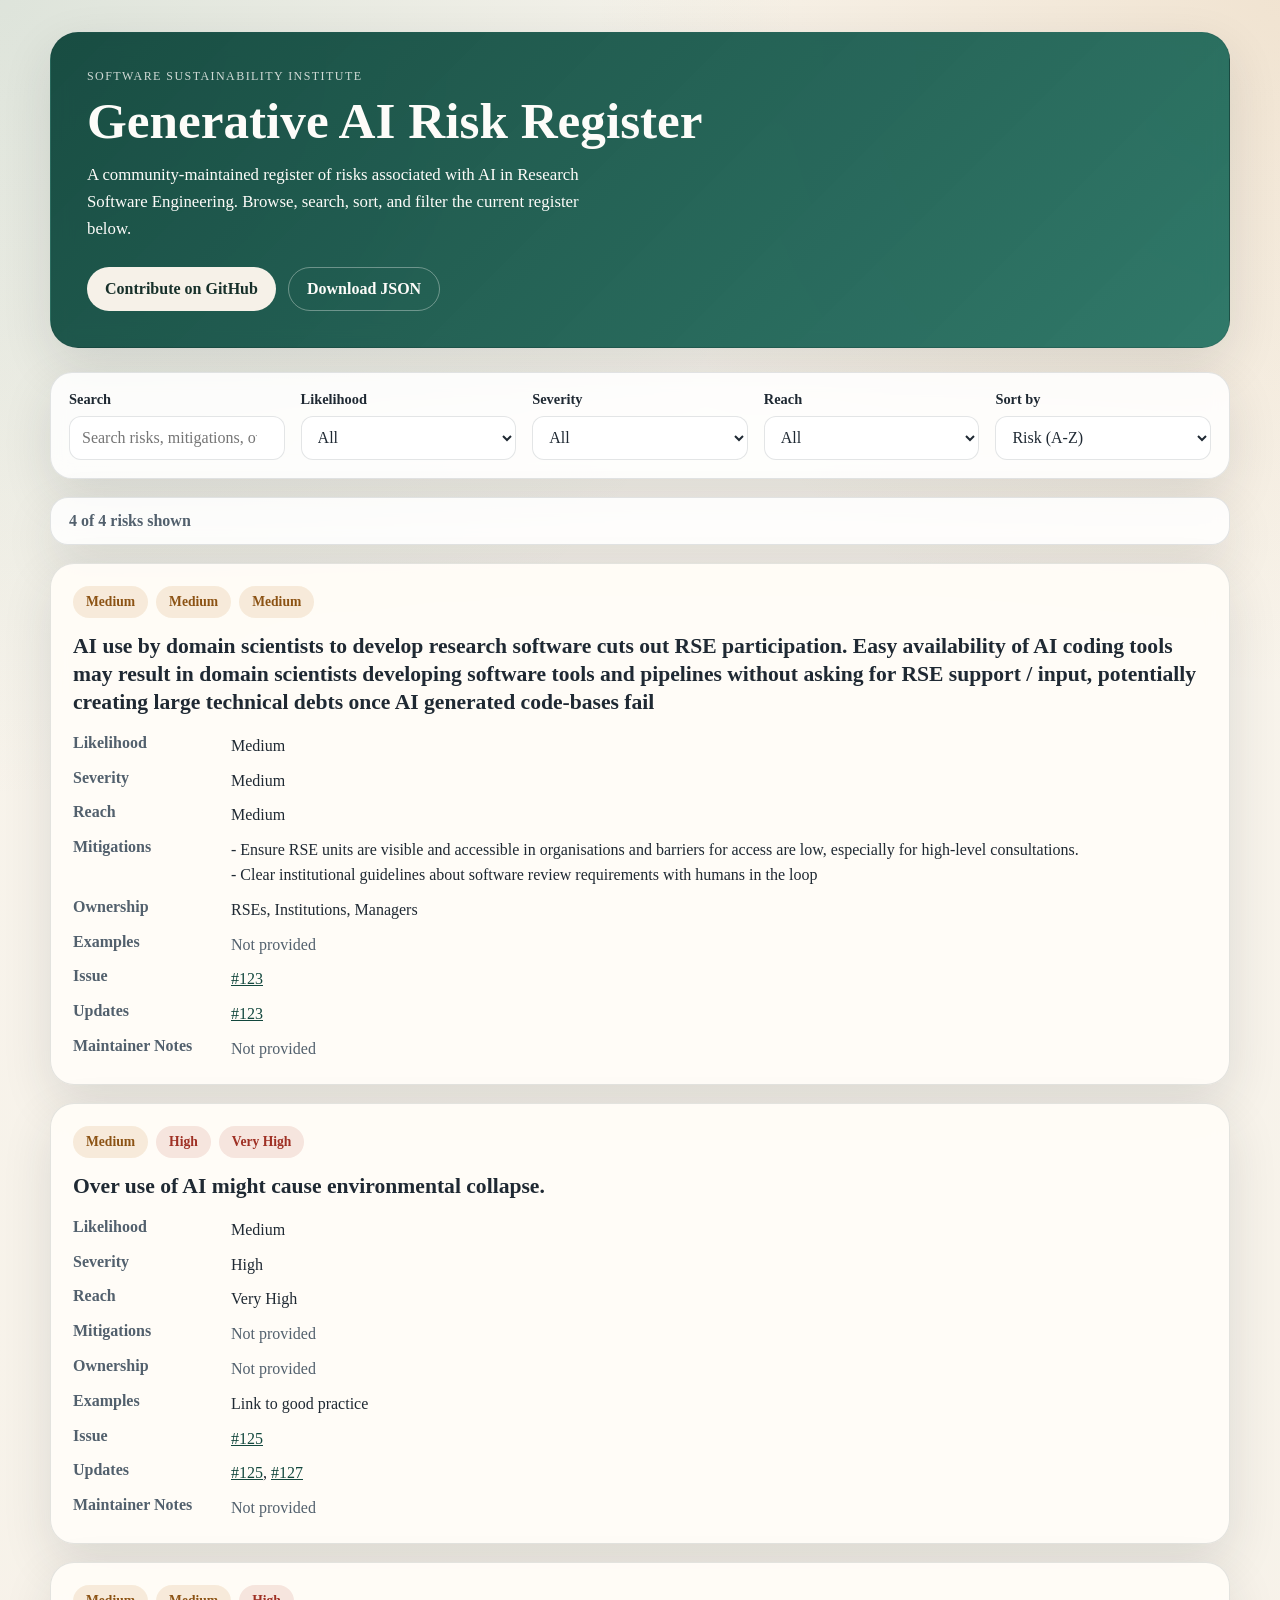
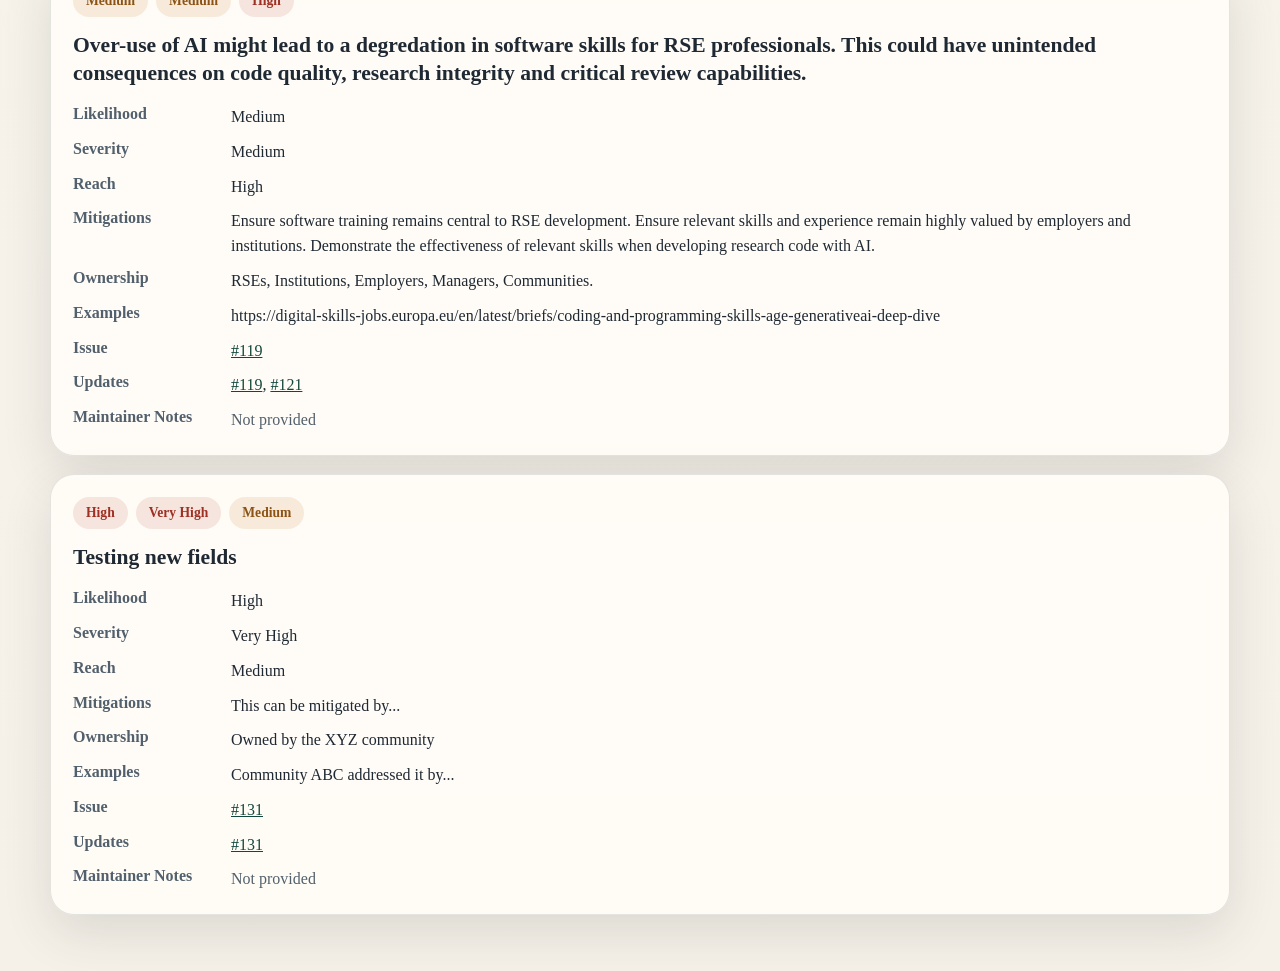
==== commit f71b1ed3: "deploy: 1344a4124efe9e9357cef0fa22086fd660ea4fc0" ====
--- a/index.html
+++ b/index.html
@@ -45,12 +45,6 @@
                 </select>
             </div>
             <div class="control">
-                <label for="tag-filter">Tag</label>
-                <select id="tag-filter">
-                    <option value="">All</option>
-                </select>
-            </div>
-            <div class="control">
                 <label for="sort-select">Sort by</label>
                 <select id="sort-select">
                     <option value="risk-asc">Risk (A-Z)</option>
--- a/styles.css
+++ b/styles.css
@@ -101,7 +101,7 @@
 
 .controls-panel {
   display: grid;
-  grid-template-columns: repeat(6, minmax(0, 1fr));
+  grid-template-columns: repeat(5, minmax(0, 1fr));
   gap: 16px;
   margin-top: 24px;
   padding: 18px;
@@ -224,12 +224,6 @@
   color: #52606d;
 }
 
-.tone-tag {
-  background: rgba(18, 71, 61, 0.1);
-  color: #12473d;
-  border-color: rgba(18, 71, 61, 0.18);
-}
-
 .muted,
 .empty-state {
   color: var(--text-soft);
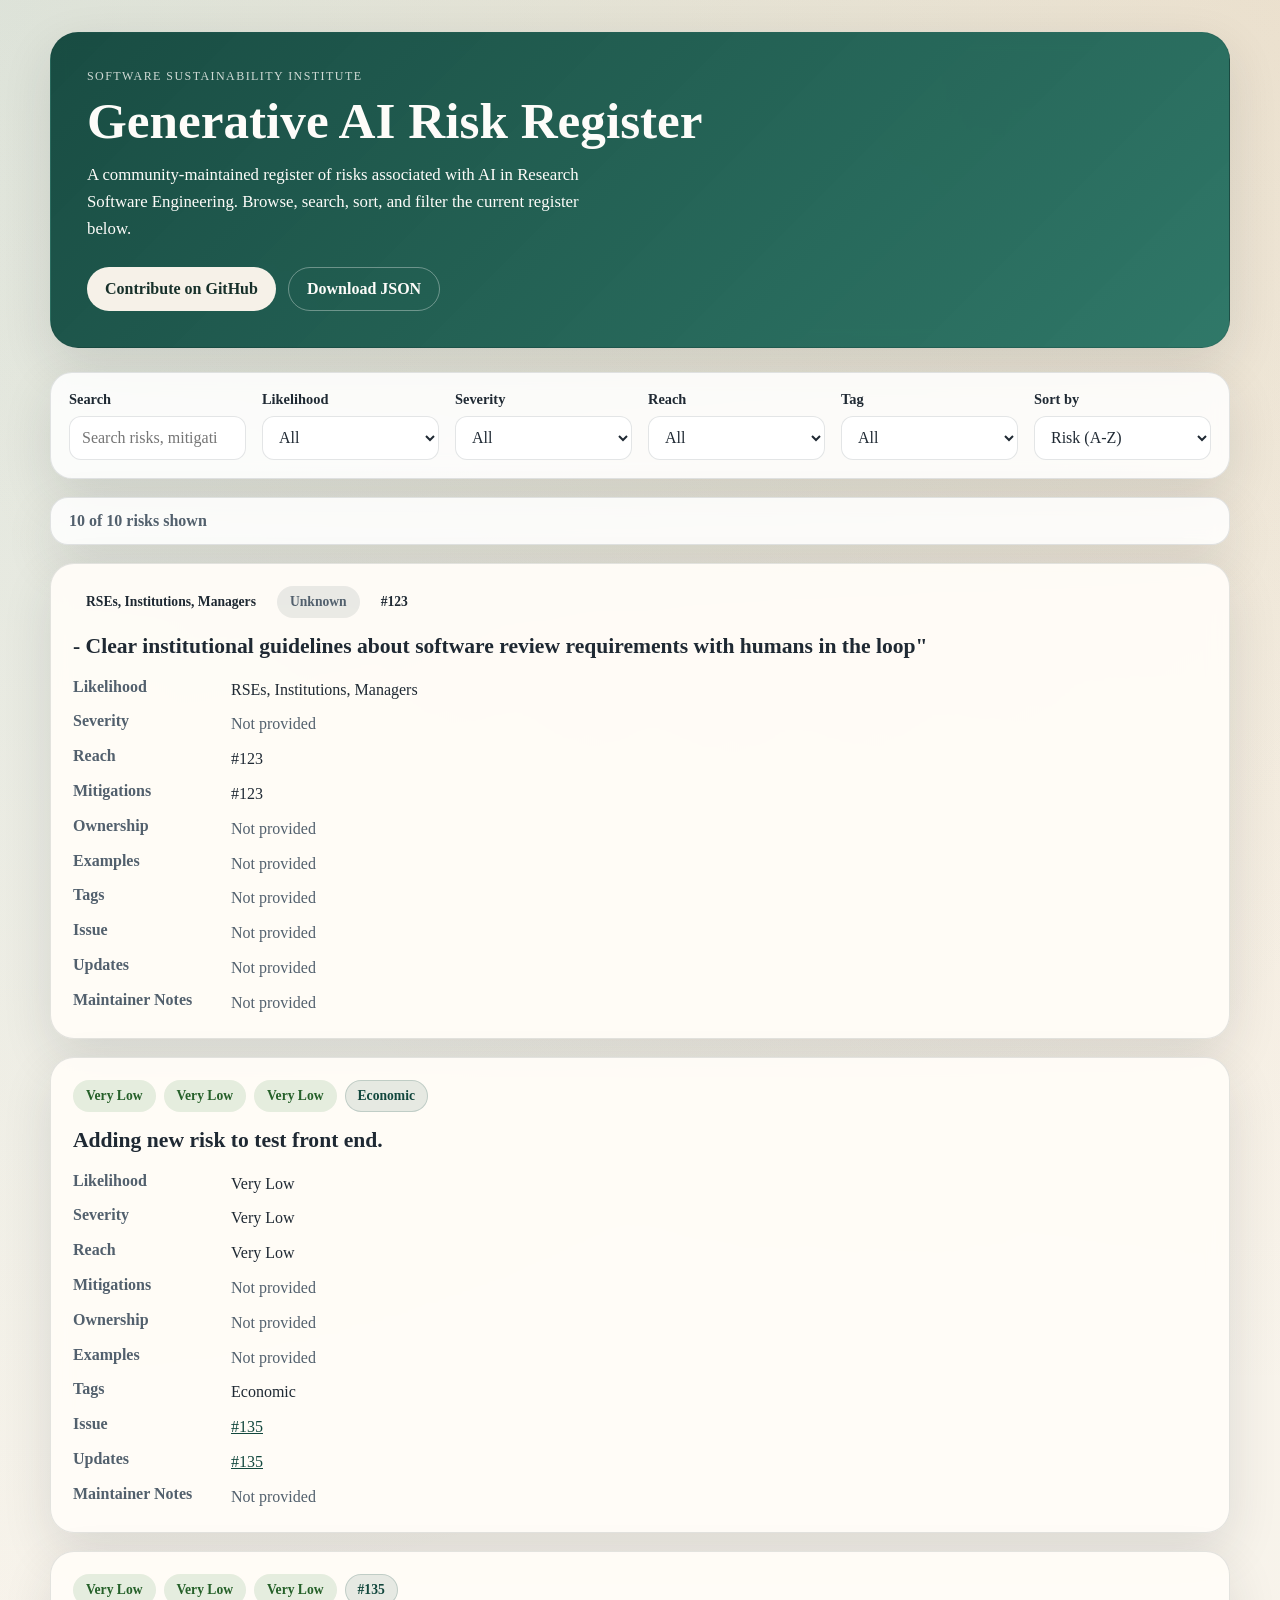
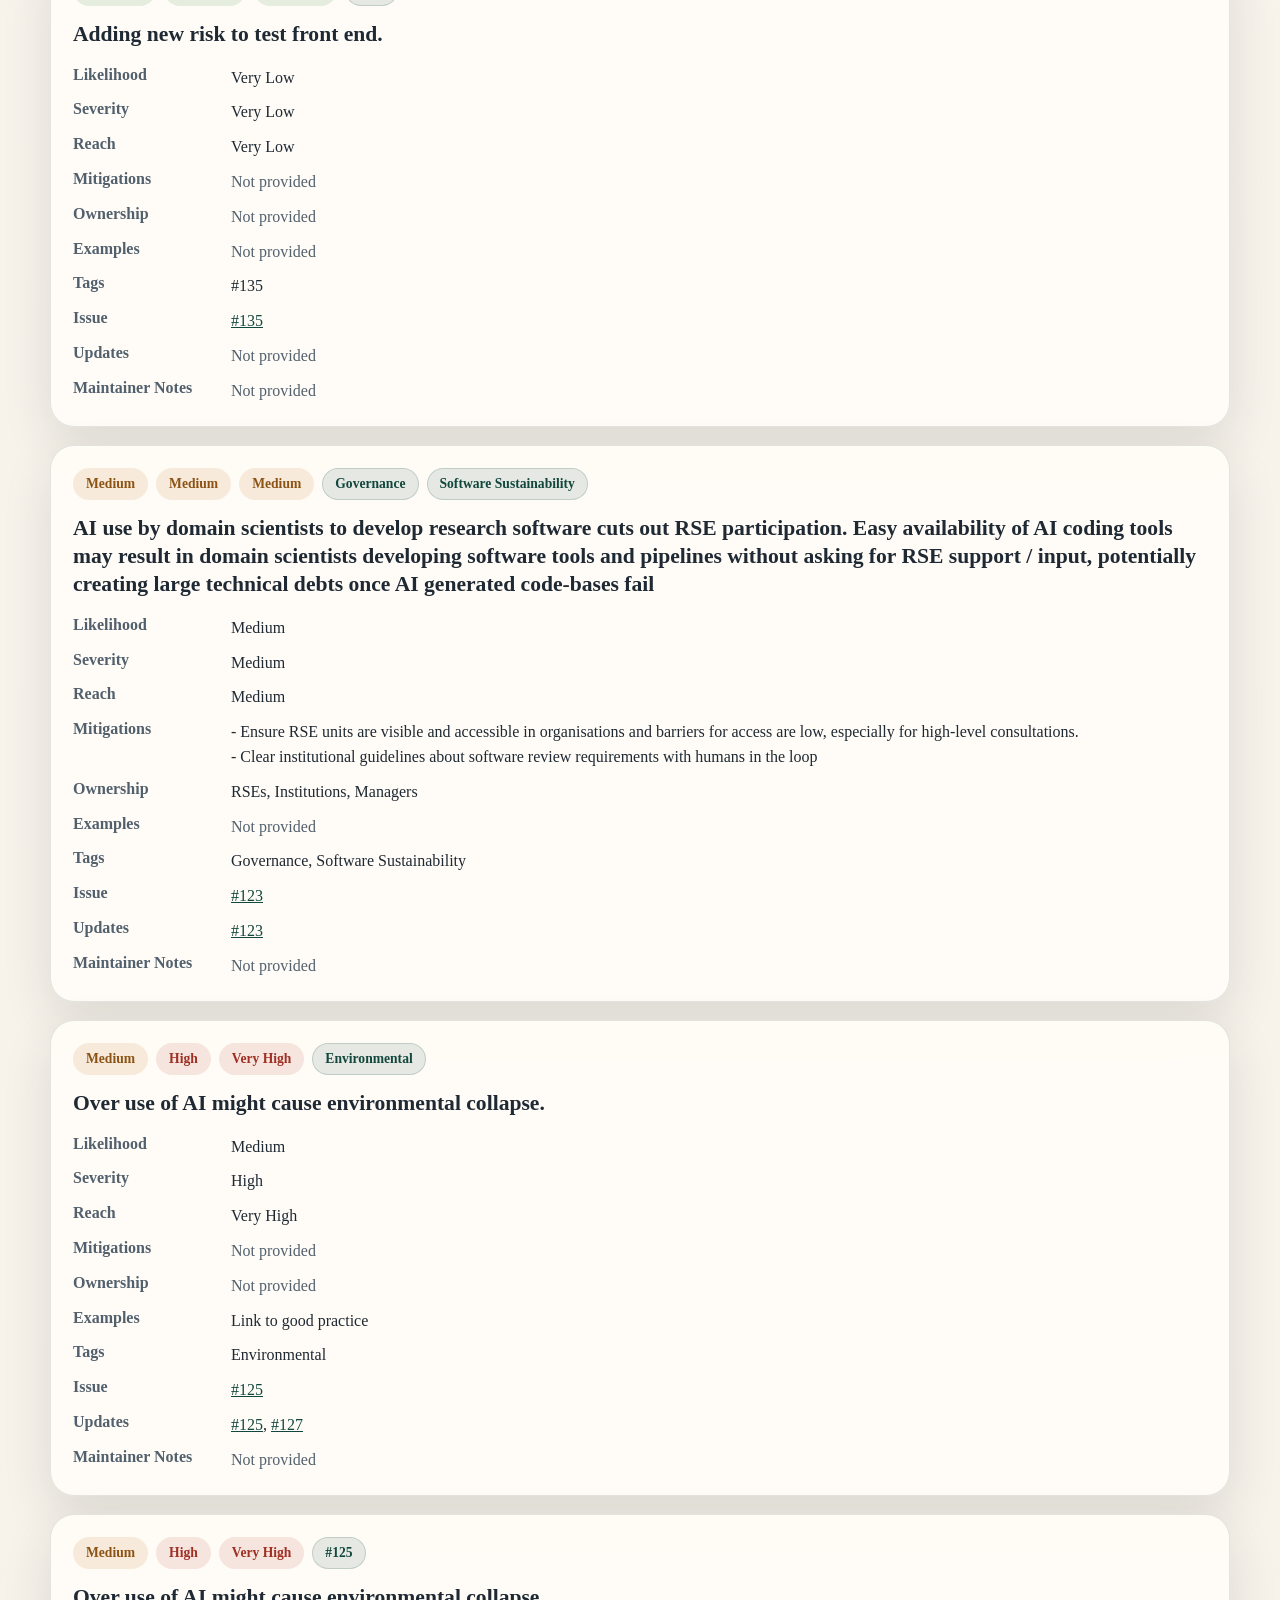
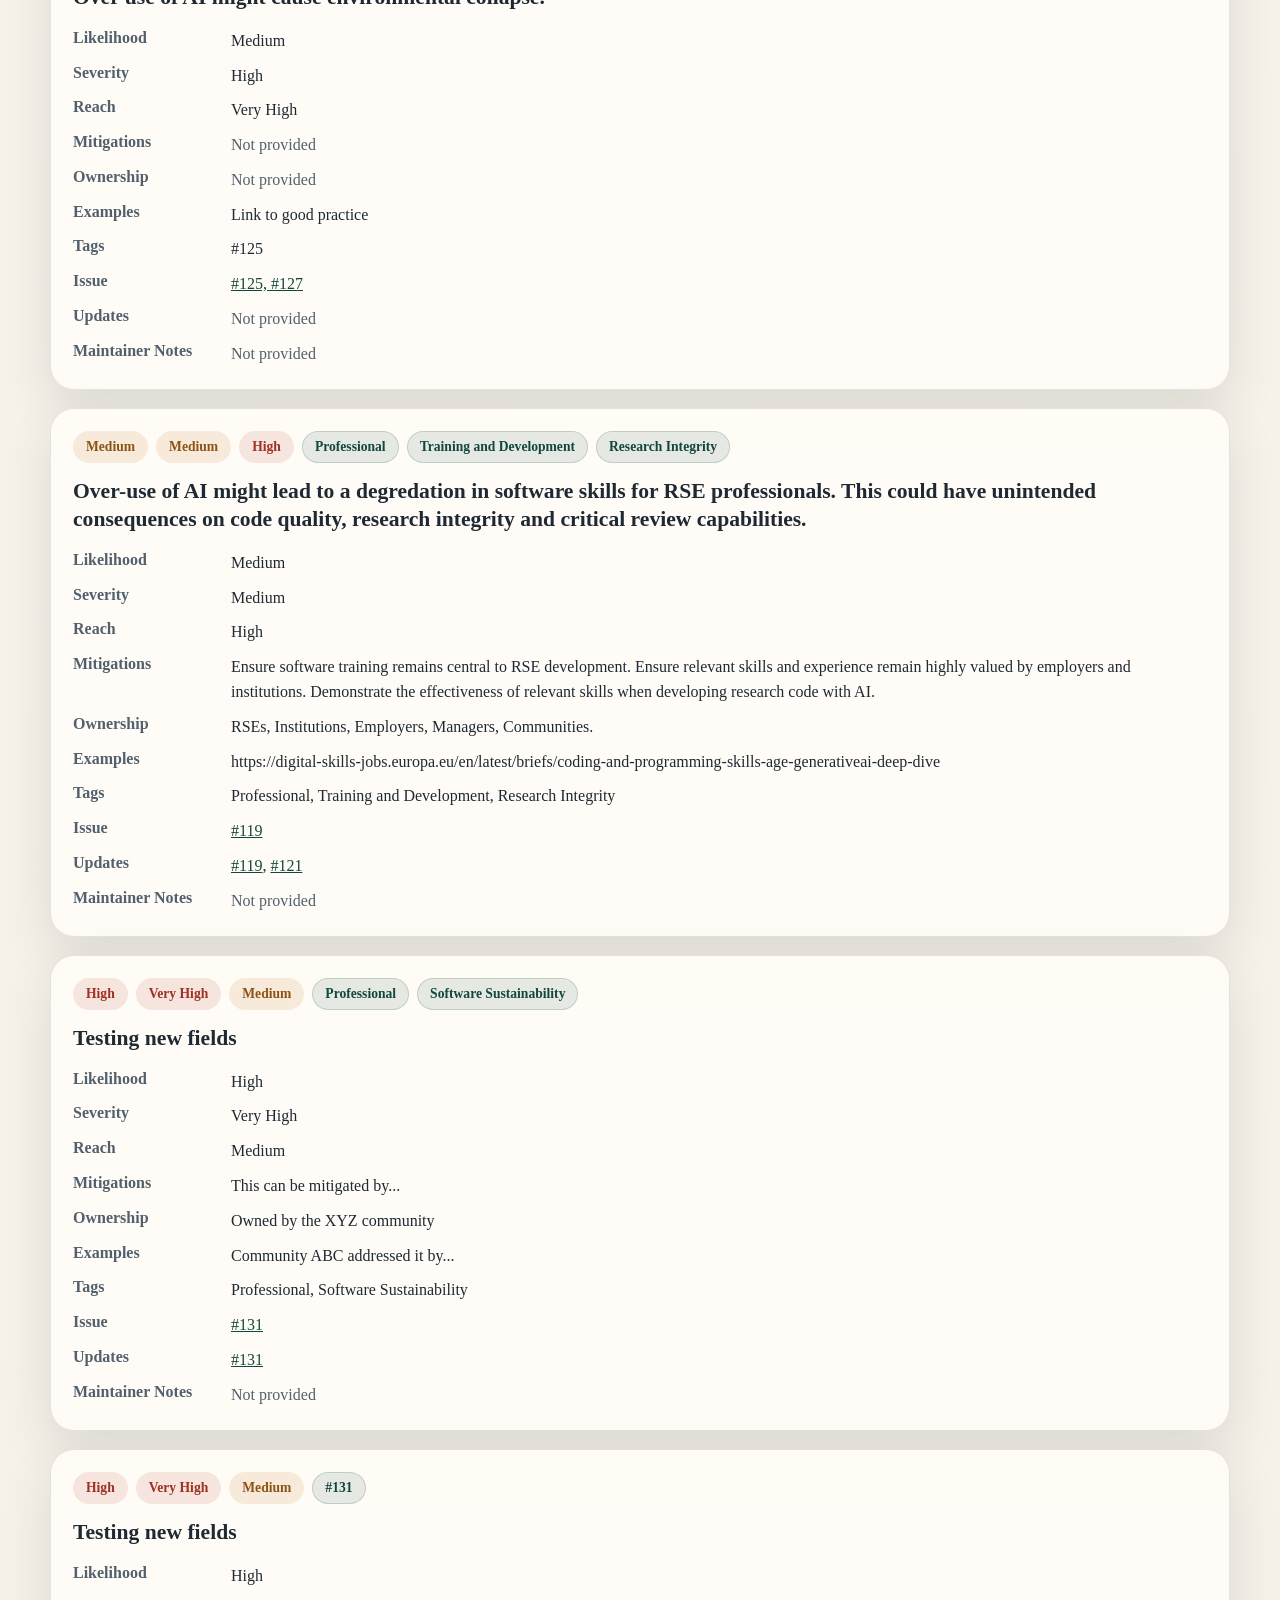
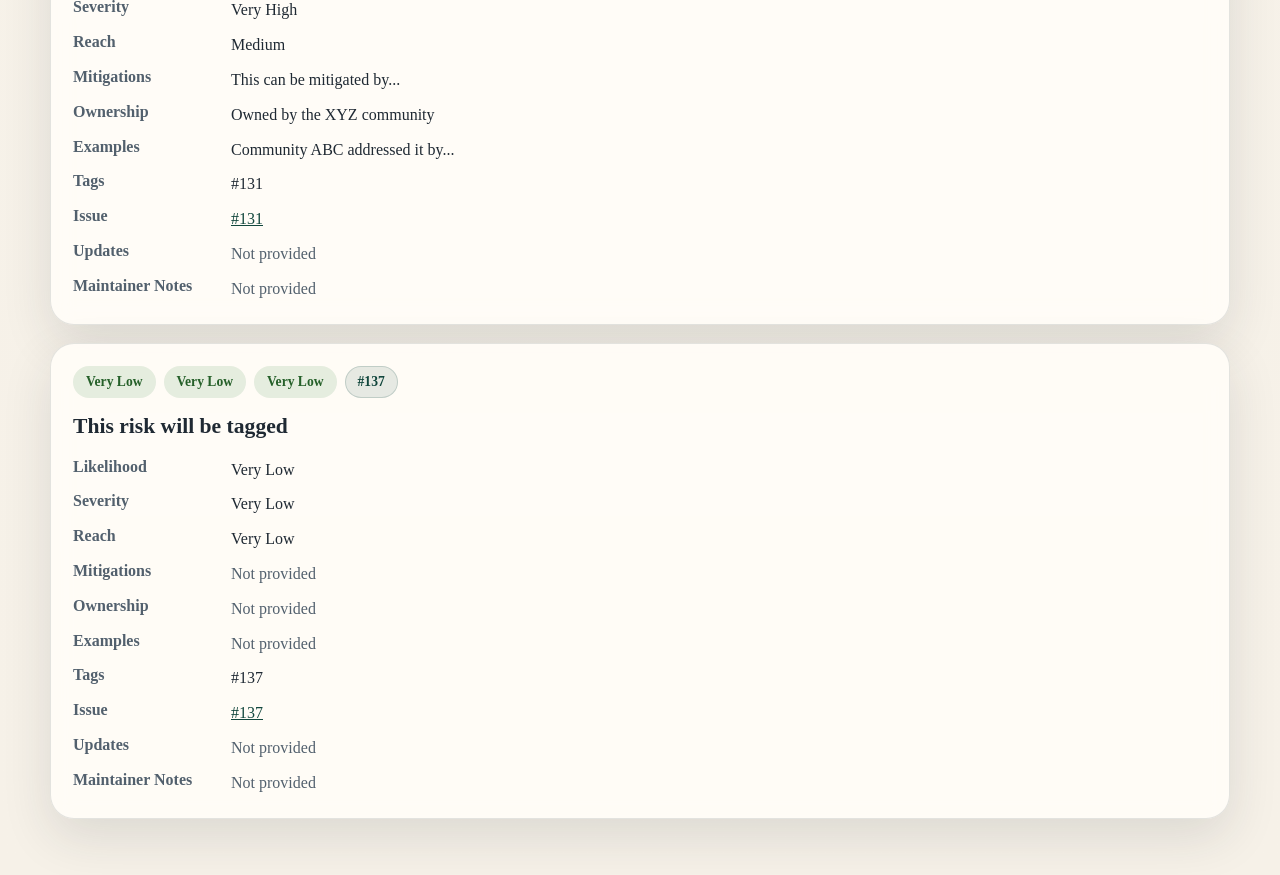
==== commit 0b05bc38: "deploy: c28c806c021f79f702bb949d422cb54023c4adbc" ====
--- a/index.html
+++ b/index.html
@@ -45,6 +45,12 @@
                 </select>
             </div>
             <div class="control">
+                <label for="tag-filter">Tag</label>
+                <select id="tag-filter">
+                    <option value="">All</option>
+                </select>
+            </div>
+            <div class="control">
                 <label for="sort-select">Sort by</label>
                 <select id="sort-select">
                     <option value="risk-asc">Risk (A-Z)</option>
--- a/styles.css
+++ b/styles.css
@@ -101,7 +101,7 @@
 
 .controls-panel {
   display: grid;
-  grid-template-columns: repeat(5, minmax(0, 1fr));
+  grid-template-columns: repeat(6, minmax(0, 1fr));
   gap: 16px;
   margin-top: 24px;
   padding: 18px;
@@ -224,6 +224,12 @@
   color: #52606d;
 }
 
+.tone-tag {
+  background: rgba(18, 71, 61, 0.1);
+  color: #12473d;
+  border-color: rgba(18, 71, 61, 0.18);
+}
+
 .muted,
 .empty-state {
   color: var(--text-soft);
